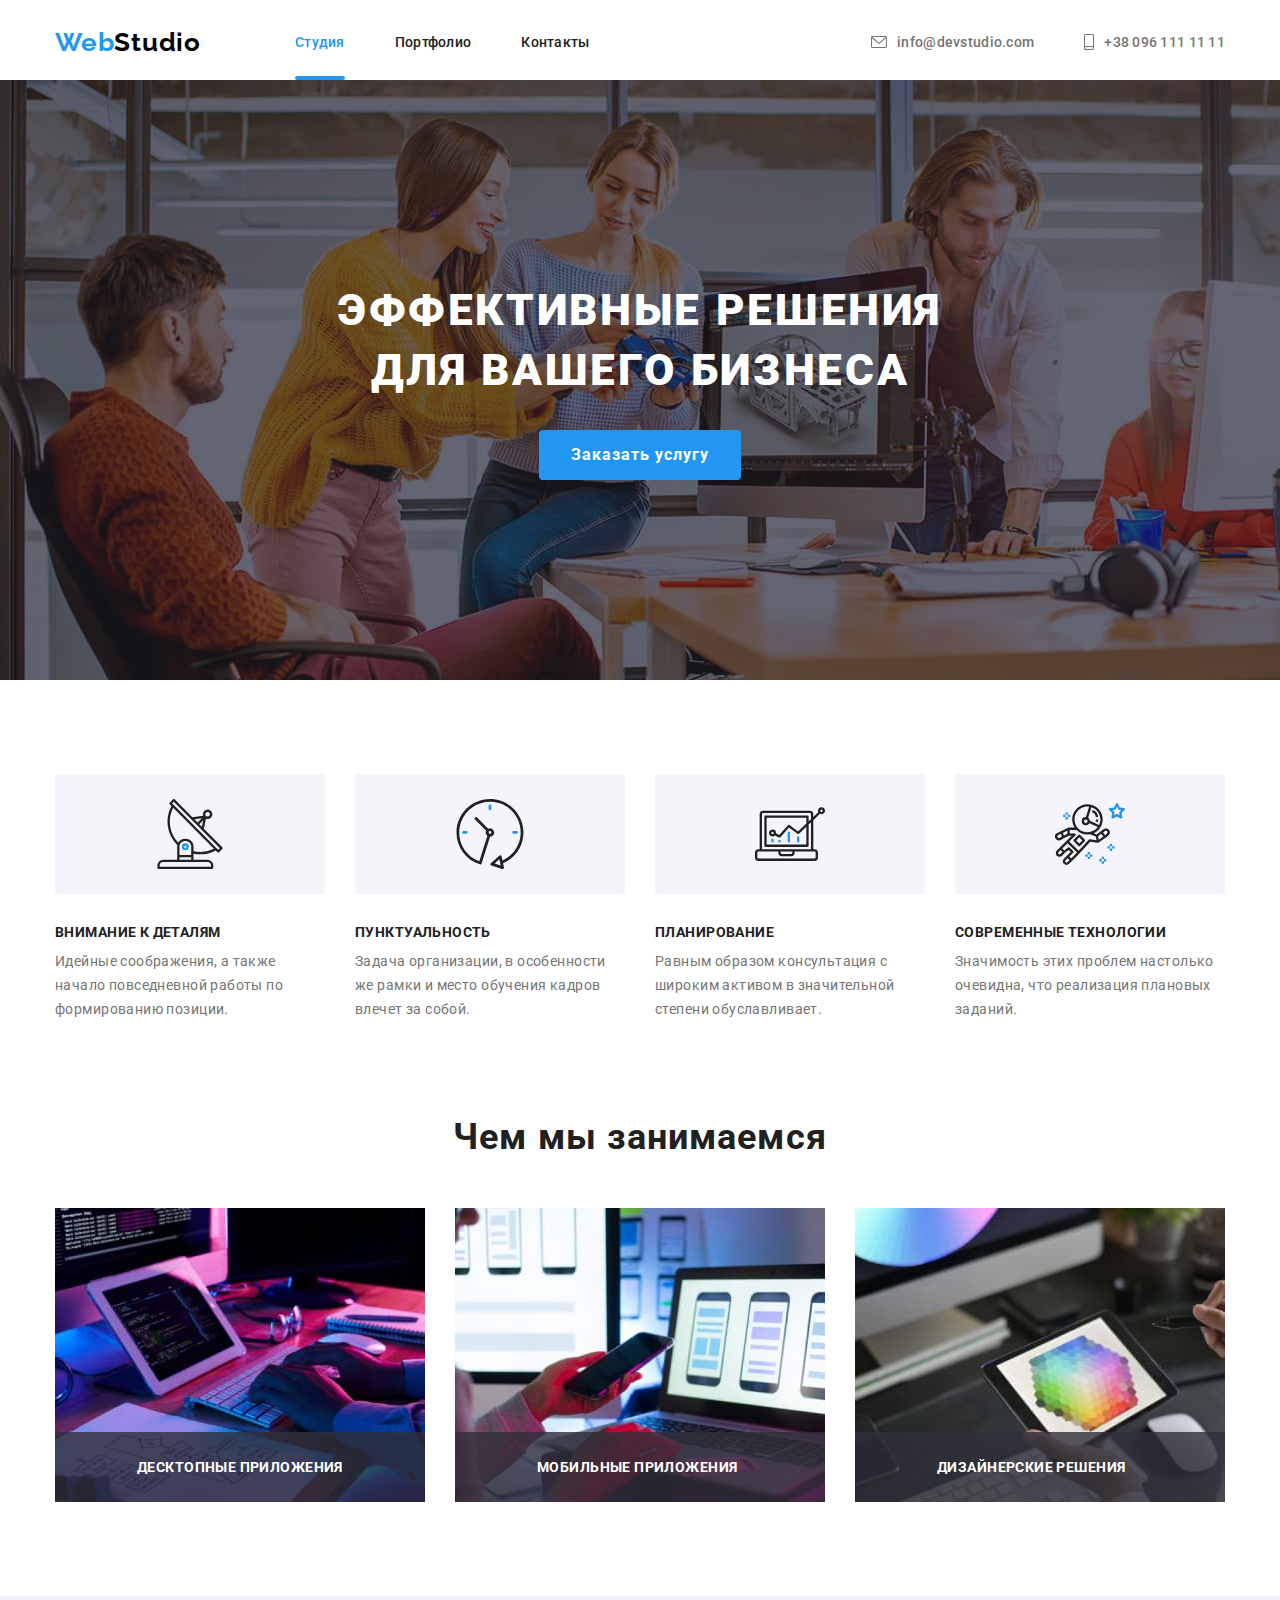
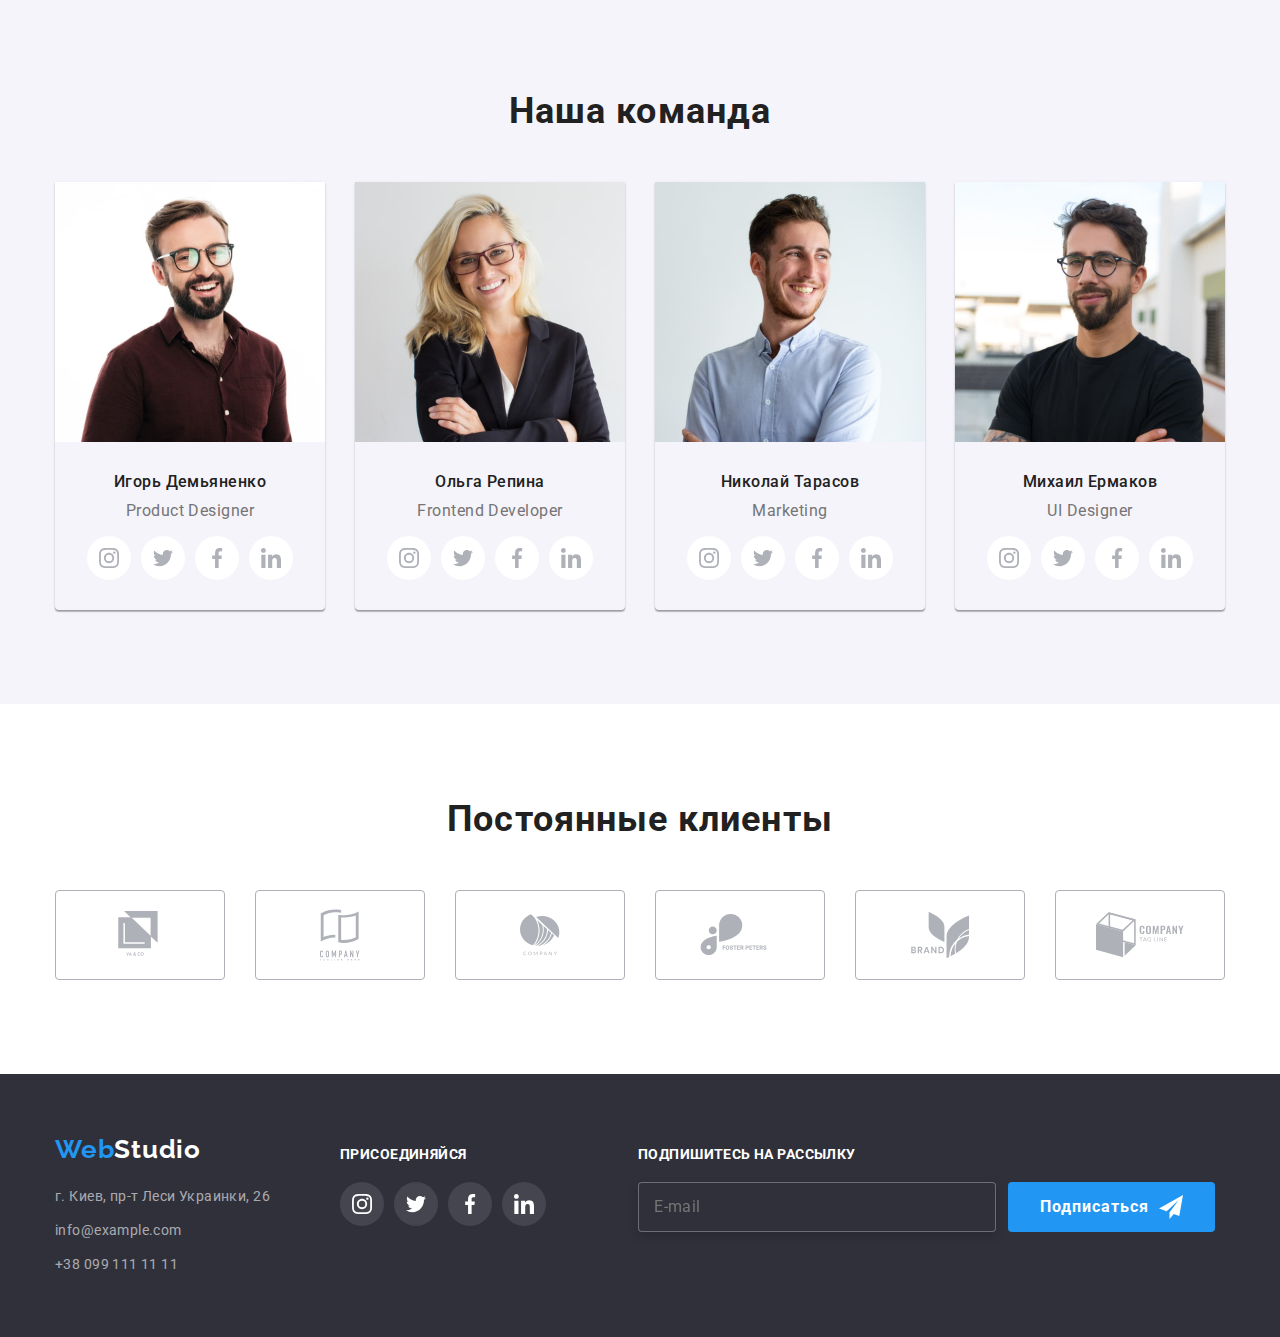
==== index.html @ 5e9e1677 "Склонировал репозиторий" ====
<!DOCTYPE html>
<html lang="ru">
<head>
    <meta charset="UTF-8">
    <meta name="viewport" content="width=device-width, initial-scale=1.0">
    <title>WebStudio</title>
    <link rel="stylesheet" href="https://cdnjs.cloudflare.com/ajax/libs/modern-normalize/1.0.0/modern-normalize.css">
    <link href="https://fonts.googleapis.com/css2?family=Raleway:wght@700&family=Roboto:wght@400;500;700;900&display=swap" rel="stylesheet">
    <link rel="stylesheet" href="./css/main.min.css">
</head>

<body>

    <!-- Шапка -->
    <header class="header">
        <div class="container header__container">
            <nav class="navigation header__navigation">
                <a class="logo navigation__logo link" href="./index.html" aria-label="логотип вебстудио"><span class="logo-part">Web</span>Studio</a>
            
                <ul class="navigation__list list">
                    <li class="navigation__item">
                        <a class="navigation__link navigation__link--active link" href="./index.html">Студия</a>
                    </li>
                    <li class="navigation__item">
                        <a class="navigation__link link" href="./portfolio.html">Портфолио</a>
                    </li>
                    <li class="navigation__item">
                        <a class="navigation__link link" href="">Контакты</a>
                    </li>
                </ul>
            </nav>
    
            <address class="address header__address">
                <ul class="address__list list">
                    <li class="address__item">
                        <a class="address__link link" href="mailto:info@devstudio.com">
                            <svg class="address__icon" width="16" height="12">
                                <use href="./imeges/sprite.svg#icon-envelope"></use>
                            </svg>
                            info@devstudio.com</a>
                    </li>
                    <li class="address__item">
                        <a class="address__link link" href="tel:+380961111111">
                            <svg class="address__icon" width="10" height="16">
                                <use href="./imeges/sprite.svg#icon-smartphone"></use>
                            </svg>
                            +38 096 111 11 11</a>
                    </li>
                </ul>
            </address>
        </div>
    </header>
        

    <main>
        <!-- Главная секция -->
        <section class="main-section">
            <div class="container">
                <h1 class="main-section-title">Эффективные решения<br> для вашего бизнеса</h1>

                <button data-modal-open class="button hero-btn" type="button">Заказать услугу</button>
            </div>
        </section>

        <!-- Секция Наши преимущества -->
        <section class="our-adventages-section">
            <div class="container">
                <h2 class="section-title visually-hidden">Наши преимущества</h2>
                <ul class="adventages-list list">
                    <li class="adventages-list-item">
                        <h3 class="adventages-subtitle">Внимание к деталям</h3>
                        <p class="adventages-text">Идейные соображения, а также начало повседневной работы по формированию позиции.</p>
                    </li>
                    <li class="adventages-list-item">
                        <h3 class="adventages-subtitle">Пунктуальность</h3>
                        <p class="adventages-text">Задача организации, в особенности же рамки и место обучения кадров влечет за собой.</p>
                    </li>
                    <li class="adventages-list-item">
                        <h3 class="adventages-subtitle">Планирование</h3>
                        <p class="adventages-text">Равным образом консультация с широким активом в значительной степени обуславливает.</p>
                    </li>
                    <li class="adventages-list-item">
                        <h3 class="adventages-subtitle">Современные технологии</h3>
                        <p class="adventages-text">Значимость этих проблем настолько очевидна, что реализация плановых заданий.</p>
                    </li>
                </ul>
            </div>
        </section>

        <!-- Секция Чем мы занимаемся -->
        <section class="what-are-we-doing-section">
            <div class="container">
                <h2 class="section-title">Чем мы занимаемся</h2>
                <ul class="we-doing-list list">
                    <li class="we-doing-item">
                        <img class="we-doing-img" src="./imeges/what-are-we-doing/box-1.jpg" alt="Человек печатает на клавиатуре" width="370" height="294">
                        <p class="we-doing-description">Десктопные приложения</p>
                    </li>
                    <li class="we-doing-item">
                        <img class="we-doing-img" src="./imeges/what-are-we-doing/box-2.jpg" alt="Человек сидит за ноутбуком и держит телефон" width="370" height="294">
                        <p class="we-doing-description">Мобильные приложения</p>
                    </li>
                    <li class="we-doing-item">
                        <img class="we-doing-img" src="./imeges/what-are-we-doing/box-3.jpg" alt="Человек держит планшет" width="370" height="294">
                        <p class="we-doing-description">Дизайнерские решения</p>
                    </li>
                </ul>
            </div>
        </section>

        <!-- Секция Наша команда -->
        <section class="our-team-section">
           <div class="container">
            <h2 class="section-title">Наша команда</h2>
            <ul class="our-team-list list">
                <li class="our-team-item">
                    <img class="our-team-img" src="./imeges/our-team/img-igor.jpg" alt="Мужчина в очках и сбородой" width="270" height="260">
                    <div class="our-team-discription">
                        <h3 class="our-team-subtitle">Игорь Демьяненко</h3>
                        <p class="our-team-text" lang="en">Product Designer</p>
                        <ul class="icon-list list">
                            <li class="icon-item">
                                <a href="" class="icon-link">
                                    <svg class="social-list-svg" width="20" height="20">
                                    <use href="./imeges/sprite.svg#icon-instagram"></use>
                                    </svg>
                                </a>
                            </li>
                            <li class="icon-item">
                                <a href="" class="icon-link">
                                    <svg class="social-list-svg" width="20" height="20">
                                    <use href="./imeges/sprite.svg#icon-twitter"></use>
                                    </svg>
                                </a>
                            </li>
                            <li class="icon-item">
                                <a href="" class="icon-link">
                                    <svg class="social-list-svg" width="20" height="20">
                                    <use href="./imeges/sprite.svg#icon-facebook"></use>
                                    </svg>
                                </a>                                
                            </li>
                            <li class="icon-item">
                                <a href="" class="icon-link">
                                    <svg class="social-list-svg" width="20" height="20">
                                    <use href="./imeges/sprite.svg#icon-linkedin"></use>
                                    </svg>
                                </a>                                
                            </li>
                        </ul>
                    </div>
                </li>
                <li class="our-team-item">
                    <img class="our-team-img" src="./imeges/our-team/img-olga.jpg" alt="Блондинка в очках" width="270" height="260">
                    <div class="our-team-discription">
                        <h3 class="our-team-subtitle">Ольга Репина</h3>
                        <p class="our-team-text" lang="en">Frontend Developer</p>
                        <ul class="icon-list list">
                            <li class="icon-item">
                                <a href="" class="icon-link">
                                    <svg class="social-list-svg" width="20" height="20">
                                    <use href="./imeges/sprite.svg#icon-instagram"></use>
                                    </svg>
                                </a>
                            </li>
                            <li class="icon-item">
                                <a href="" class="icon-link">
                                    <svg class="social-list-svg" width="20" height="20">
                                    <use href="./imeges/sprite.svg#icon-twitter"></use>
                                    </svg>
                                </a>
                            </li>
                            <li class="icon-item">
                                <a href="" class="icon-link">
                                    <svg class="social-list-svg" width="20" height="20">
                                    <use href="./imeges/sprite.svg#icon-facebook"></use>
                                    </svg>
                                </a>                                
                            </li>
                            <li class="icon-item">
                                <a href="" class="icon-link">
                                    <svg class="social-list-svg" width="20" height="20">
                                    <use href="./imeges/sprite.svg#icon-linkedin"></use>
                                    </svg>
                                </a>                                
                            </li>
                        </ul>
                    </div>  
                </li>
                <li class="our-team-item">
                    <img class="our-team-img" src="./imeges/our-team/img-nikolai.jpg" alt="Мужчина смотрит в сторону" width="270" height="260">
                    <div class="our-team-discription">
                        <h3 class="our-team-subtitle">Николай Тарасов</h3>
                        <p class="our-team-text" lang="en">Marketing</p>
                        <ul class="icon-list list">
                            <li class="icon-item">
                                <a href="" class="icon-link">
                                    <svg class="social-list-svg" width="20" height="20">
                                    <use href="./imeges/sprite.svg#icon-instagram"></use>
                                    </svg>
                                </a>
                            </li>
                            <li class="icon-item">
                                <a href="" class="icon-link">
                                    <svg class="social-list-svg" width="20" height="20">
                                    <use href="./imeges/sprite.svg#icon-twitter"></use>
                                    </svg>
                                </a>
                            </li>
                            <li class="icon-item">
                                <a href="" class="icon-link">
                                    <svg class="social-list-svg" width="20" height="20">
                                    <use href="./imeges/sprite.svg#icon-facebook"></use>
                                    </svg>
                                </a>                                
                            </li>
                            <li class="icon-item">
                                <a href="" class="icon-link">
                                    <svg class="social-list-svg" width="20" height="20">
                                    <use href="./imeges/sprite.svg#icon-linkedin"></use>
                                    </svg>
                                </a>                                
                            </li>
                        </ul>
                    </div>
                </li>
                <li class="our-team-item">
                    <img class="our-team-img" src="./imeges/our-team/img-mikhail.jpg" alt="Мужчина в очках и сбородой" width="270" height="260">
                    <div class="our-team-discription">
                        <h3 class="our-team-subtitle">Михаил Ермаков</h3>
                        <p class="our-team-text" lang="en">UI Designer</p>
                        <ul class="icon-list list">
                            <li class="icon-item">
                                <a href="" class="icon-link">
                                    <svg class="social-list-svg" width="20" height="20">
                                    <use href="./imeges/sprite.svg#icon-instagram"></use>
                                    </svg>
                                </a>
                            </li>
                            <li class="icon-item">
                                <a href="" class="icon-link">
                                    <svg class="social-list-svg" width="20" height="20">
                                    <use href="./imeges/sprite.svg#icon-twitter"></use>
                                    </svg>
                                </a>
                            </li>
                            <li class="icon-item">
                                <a href="" class="icon-link">
                                    <svg class="social-list-svg" width="20" height="20">
                                    <use href="./imeges/sprite.svg#icon-facebook"></use>
                                    </svg>
                                </a>                                
                            </li>
                            <li class="icon-item">
                                <a href="" class="icon-link">
                                    <svg class="social-list-svg" width="20" height="20">
                                    <use href="./imeges/sprite.svg#icon-linkedin"></use>
                                    </svg>
                                </a>                                
                            </li>
                        </ul>
                    </div>
                </li>
            </ul>
           </div>
        </section>

        <!-- Секция Постоянные клиенты -->
        <section class="clients">
            <div class="container">
                <h2 class="section-title">Постоянные клиенты</h2>
                <ul class="clients-list list">
                    <li class="clients-item">
                        <a class="clients-link" href="">
                            <svg class="clients-list-svg" width="44" height="48">
                                <use href="./imeges/sprite.svg#icon-logo-1"></use>
                            </svg>
                        </a>
                    </li>
                    <li class="clients-item">
                        <a class="clients-link" href="">
                            <svg class="clients-list-svg" width="40" height="52">
                                <use href="./imeges/sprite.svg#icon-logo-2"></use>
                            </svg>
                        </a>
                    </li>
                    <li class="clients-item">
                        <a class="clients-link" href="">
                            <svg class="clients-list-svg" width="40" height="42">
                                <use href="./imeges/sprite.svg#icon-logo-3"></use>
                            </svg>
                        </a>
                    </li>
                    <li class="clients-item">
                        <a class="clients-link" href="">
                            <svg class="clients-list-svg" width="80" height="42">
                                <use href="./imeges/sprite.svg#icon-logo-4"></use>
                            </svg>
                        </a>
                    </li>
                    <li class="clients-item">
                        <a class="clients-link" href="">
                            <svg class="clients-list-svg" width="58" height="46">
                                <use href="./imeges/sprite.svg#icon-logo-5"></use>
                            </svg>
                        </a>
                    </li>
                    <li class="clients-item">
                        <a class="clients-link" href="">
                            <svg class="clients-list-svg" width="88" height="46">
                                <use href="./imeges/sprite.svg#icon-logo-6"></use>
                            </svg>
                        </a>
                    </li>
                </ul>
            </div>
        </section>

        <!-- Модальное окно -->
        <div data-modal class="backdrop is-hidden">
            <div class="modal">
                <button data-modal-close class="button-close">
                    <svg class="button-close-svg" width="18" height="18">
                    <use href="./imeges/sprite.svg#icon-close-black-18dp-2-1"></use>
                    </svg>
                </button>
                <form class="form">
                    <h2 class="form-title" >Оставьте свои данные, мы вам перезвоним</h2>

                    <label class="form-field">Имя
                        <input class="form-input" type="text" name="name" placeholder=" ">
                        <svg class="form-icon-svg" width="18" height="18">
                            <use href="./imeges/sprite.svg#person"></use>
                        </svg>
                    </label>

                    <label class="form-field">Телефон
                        <input type="tel" name="tel" class="form-input" placeholder=" ">
                        <svg class="form-icon-svg" width="18" height="18">
                            <use href="./imeges/sprite.svg#phone"></use>
                        </svg>
                    </label>

                    <label class="form-field">Почта
                        <input type="email" name="email" class="form-input" placeholder=" ">
                        <svg class="form-icon-svg" width="18" height="18">
                            <use href="./imeges/sprite.svg#email"></use>
                        </svg>
                    </label>

                    <label class="form-field form-field_notmargin" >Комментарий
                        <textarea class="form-comment" name="comment" rows="7" placeholder="Введите текст"></textarea>
                    </label>

                    <label class="form-checkbox" >
                        <input class="form-checkbox-input" type="checkbox" value="agree" name="agree">
                        <span class="checkbox-icon"></span>
                        Соглашаюсь с рассылкой и принимаю 
                        <a class="form-checkbox-input-link" href="">Условия договора</a>
                    </label>

                    <button class="button modal__btn" type="submit">Отправить
                </form>
            </div>
        </div>
    </main>

    <!-- Подвал -->
    <footer class="footer">   
       <div class="container footer__container">
            <div class="contacts footer__contacts">
                <a class="logo logo--dark-theme link" href="./index.html" aria-label="логотип вебстудио"><span class="logo-part">Web</span>Studio</a>

                <address class="address footer__address">
                    <ul class="footer__list list">
                        <li class="footer__list__item">
                            <a class="footer__list__link link" href="https://yandex.ru/maps/-/CCQxiAqx9C" target="_blank">г. Киев, пр-т Леси Украинки, 26</a>
                        </li>
                        <li class="footer__list__item">
                            <a class="footer__list__link link" href="mailto:info@example.com">info@example.com</a>
                        </li>
                        <li class="footer__list__item">
                            <a class="footer__list__link link" href="tel:+380991111111">+38 099 111 11 11</a>
                        </li>
                    </ul>
                </address>
            </div>

            <div class="footer__social__list">
                <h2 class="footer__subtitle">Присоединяйся</h2>
                <ul class="footer__social__items list">
                    <li class="footer__social__item">
                        <a href="" class="icon-link footer__icon-link">
                            <svg class="footer__link-svg" width="20" height="20">
                            <use href="./imeges/sprite.svg#icon-instagram"></use>
                            </svg>
                        </a>
                    </li>
                    <li class="footer__social__item">
                        <a href="" class="icon-link footer__icon-link">
                            <svg class="footer__link-svg" width="20" height="20">
                            <use href="./imeges/sprite.svg#icon-twitter"></use>
                            </svg>
                        </a>
                    </li>
                    <li class="footer__social__item">
                        <a href="" class="icon-link footer__icon-link">
                            <svg class="footer__link-svg" width="20" height="20">
                            <use href="./imeges/sprite.svg#icon-facebook"></use>
                            </svg>
                        </a>
                    </li>
                    <li class="footer__social__item">
                        <a href="" class="icon-link footer__icon-link">
                            <svg class="footer__link-svg" width="20" height="20">
                            <use href="./imeges/sprite.svg#icon-linkedin"></use>
                            </svg>
                        </a>
                    </li>
                </ul>
            </div>

            <div class="footer__subscription">
                <form class="form footer__subscription-form">
                    <label class="footer__subscription-label">
                        <p class="footer__subscription-desc">Подпишитесь на рассылку</p>
                        <input class="footer__subscription-input" type="email" name="E-mail" placeholder="E-mail">
                    </label>

                    <button class="button footer__button" type="submit">Подписаться
                        <svg class="footer__button-svg" width="24" height="24">
                            <use width="24" height="24" href="./imeges/sprite.svg#icon-send"></use>
                        </svg>
                    </button>
                </form>
            </div>
       </div>
    </footer>
    <script src="./js/modal.js"></script>
</body>
</html>
---- css/main.min.css ----
:root{--main-font: "Roboto", sans-serif;--secondary-font: "Raleway", sans-serif}.visually-hidden{position:absolute;width:1px;height:1px;margin:-1px;border:0;padding:0;white-space:nowrap;clip-path:inset(100%);clip:rect(0 0 0 0);overflow:hidden}*,*::before,*::after{margin:0;padding:0}body{font-family:var(--main-font);font-style:normal;color:#757575;background-color:#ffffff}.list{list-style:none}.link{text-decoration:none}.address{font-style:normal}.button{padding:10px 32px;font-family:var(--main-font);font-style:normal;font-weight:700;font-size:16px;line-height:1.875;letter-spacing:0.06em;color:#fff;background:#2196F3;border-radius:4px;border-style:none;cursor:pointer;transition-property:color, background-color;transition-duration:250ms;transition-timing-function:cubic-bezier(0.4, 0, 0.2, 1)}img{display:block;max-width:100%;height:auto}.container{width:1200px;padding:0 15px;margin-right:auto;margin-left:auto}.logo{font-family:var(--secondary-font);font-weight:700;font-size:26px;line-height:1.192;letter-spacing:0.03em;color:#000000}.logo-part{color:#2196F3}.logo--dark-theme{display:inline-block;margin-bottom:20px;color:#fff}.section-title{margin-bottom:50px;font-weight:700;font-size:36px;line-height:1.167;text-align:center;letter-spacing:0.03em;color:#212121}.backdrop{position:fixed;top:0;left:0;width:100%;height:100%;z-index:1;background-color:rgba(0,0,0,0.2);transition-property:opacity;transition-duration:250ms;transition-timing-function:cubic-bezier(0.4, 0, 0.2, 1)}.backdrop.is-hidden{opacity:0;pointer-events:none}.backdrop.is-hidden .modal{transform:translate(-50%, -50%) scale(0.1)}.modal{position:absolute;top:50%;left:50%;padding:40px;z-index:2;transform:translate(-50%, -50%) scale(1) rotate(360deg);transition-property:transform;transition-duration:500ms;transition-timing-function:linear;min-width:528px;min-height:580px;background-color:#FFFFFF;box-shadow:0px 1px 3px rgba(0,0,0,0.12),0px 1px 1px rgba(0,0,0,0.14),0px 2px 1px rgba(0,0,0,0.2);border-radius:4px}.modal__btn{display:block;padding:10px 55px;margin:auto}.button-close{position:absolute;top:8px;right:8px;display:flex;justify-content:center;align-items:center;width:30px;height:30px;background-color:#fff;border:1px solid rgba(0,0,0,0.1);border-radius:50%;cursor:pointer;transition-property:fill;transition-duration:250ms;transition-timing-function:cubic-bezier(0.4, 0, 0.2, 1)}.button-close:hover,.button-close:focus{fill:#2196F3}.form-title{margin-bottom:12px;font-size:20px;line-height:1.15;text-align:center;letter-spacing:0.03em;color:#212121}.form-field{display:block;position:relative;margin-bottom:10px;font-size:12px;line-height:1.167;letter-spacing:0.01em}.form-field_notmargin{margin:0}.form-input,.form-comment{margin-top:4px;display:block;width:100%;font-size:14px;line-height:1.143;letter-spacing:0.01em;border:1px solid rgba(33,33,33,0.2);border-radius:4px;transition-property:border-color;transition-duration:250ms;transition-timing-function:cubic-bezier(0.4, 0, 0.2, 1)}.form-input:focus,.form-input:hover,.form-comment:focus,.form-comment:hover{border:1px solid #2196F3;outline:none}.form-input:not(:placeholder-shown),.form-comment:not(:placeholder-shown){border:1px solid #2196F3;outline:none}.form-input{padding-top:11px;padding-right:12px;padding-bottom:11px;padding-left:42px}.form-comment{padding:12px 16px;resize:none}.form-comment::placeholder{font-size:14px;line-height:1.143;letter-spacing:0.01em;color:rgba(117,117,117,0.5)}.form-icon-svg{position:absolute;bottom:11px;left:12px;transition-property:fill;transition-duration:250ms;transition-timing-function:cubic-bezier(0.4, 0, 0.2, 1)}.form-input:focus+.form-icon-svg,.form-input:hover+.form-icon-svg{fill:#2196F3}.form-input:not(:placeholder-shown)+.form-icon-svg{fill:#2196F3}.form-checkbox{display:flex;align-items:center;justify-content:center;text-align:center;margin-top:20px;margin-bottom:30px;font-size:14px;line-height:1.714;letter-spacing:0.03em;cursor:pointer}.form-checkbox-input{-webkit-appearance:none;-moz-appearance:none;appearance:none;position:absolute}.form-checkbox-input-link{font-size:14px;line-height:1.714;letter-spacing:0.03em;text-decoration-line:underline;color:#2196F3}.checkbox-icon{display:inline-block;width:16px;height:15px;margin-right:8px;border:2px solid #000000;border-radius:2px;transition-property:background-color, border-color;transition-duration:250ms;transition-timing-function:cubic-bezier(0.4, 0, 0.2, 1)}.form-checkbox-input:checked+.checkbox-icon{background-color:#2196F3;background-image:url(../imeges/modal/icon-check.svg);background-size:contain;background-origin:border-box;border-color:#2196F3}.icon-link{display:flex;align-items:center;justify-content:center;width:44px;height:44px;border-radius:50%;background-color:#FFFFFF;fill:#AFB1B8;transition-property:background-color, fill;transition-duration:250ms;transition-timing-function:cubic-bezier(0.4, 0, 0.2, 1)}.icon-link:hover,.icon-link:focus{background-color:#2196F3;fill:#fff}.header{padding-top:4px}.header__container,.header__navigation{display:flex;align-items:center}.header__address{margin-left:auto}.navigation__logo{margin-right:94px}.navigation__list,.address__list{display:flex}.navigation__item:not(:last-child){margin-right:50px}.navigation__link,.address__link{font-weight:500;font-size:14px;line-height:1.143;letter-spacing:0.02em;transition-property:color;transition-duration:250ms;transition-timing-function:cubic-bezier(0.4, 0, 0.2, 1)}.navigation__link:hover,.navigation__link:focus,.address__link:hover,.address__link:focus{color:#2196F3;fill:#2196F3}.navigation__link{display:block;padding-top:30px;padding-bottom:30px;color:#212121}.navigation__link--active{color:#2196F3;position:relative}.navigation__link--active::after{display:block;position:absolute;bottom:0;content:"";width:100%;height:4px;background-color:#2196F3;border-radius:2px}.address__link{display:flex;align-items:center;color:#757575;fill:#757575}.address__item:not(:last-child){margin-right:50px}.address__icon{margin-right:10px}.main-section{background-image:linear-gradient(rgba(47,48,58,0.4), rgba(47,48,58,0.4)),url(../imeges/hero/bg.jpg);background-repeat:no-repeat;background-size:cover}.main-section .container{padding-top:200px;padding-bottom:200PX;text-align:center}.main-section-title{margin-bottom:30px;font-weight:900;font-size:44px;line-height:1.364;text-align:center;letter-spacing:0.06em;text-transform:uppercase;color:#fff}.hero-btn{display:inline-block}.hero-btn:hover,.hero-btn:focus{color:#212121;background-color:#fff}.our-adventages-section .container{padding-top:94px;padding-bottom:94px}.adventages-list{display:flex;justify-content:space-between}.adventages-list-item{width:calc((100%-90px) / 4)}.adventages-list-item:not(:last-child){margin-right:30px}.adventages-list-item::before{display:block;content:"";width:270px;height:120px;margin-bottom:30px;background-color:#F5F4FA;border-radius:4px;background-position:center;background-repeat:no-repeat}.adventages-list-item:first-child::before{background-image:url(../imeges/our-advantages/antenna.svg)}.adventages-list-item:nth-child(2)::before{background-image:url(../imeges/our-advantages/clock.svg)}.adventages-list-item:nth-child(3)::before{background-image:url(../imeges/our-advantages/diagram.svg)}.adventages-list-item:last-child::before{background-image:url(../imeges/our-advantages/astronaut.svg)}.adventages-subtitle{margin-bottom:10px;font-weight:700;font-size:14px;line-height:1.143;letter-spacing:0.03em;text-transform:uppercase;color:#212121}.adventages-text{font-size:14px;line-height:1.714;letter-spacing:0.03em}.what-are-we-doing-section .container{padding-bottom:94px}.we-doing-list{display:flex;justify-content:space-between}.we-doing-item{position:relative}.we-doing-item:not(:last-child){margin-right:30px}.we-doing-description{position:absolute;bottom:0;width:100%;padding:27px 82px;font-weight:700;font-size:14px;line-height:1.143;letter-spacing:0.03em;text-transform:uppercase;color:#fff;background-color:rgba(47,48,58,0.8)}.our-team-section{background-color:#F5F4FA}.our-team-section .container{padding-top:94px;padding-bottom:94px}.our-team-section .icon-list{display:flex;justify-content:space-between}.our-team-list{display:flex;justify-content:space-between}.our-team-item{width:270px;overflow:hidden;border-bottom-right-radius:4px;border-bottom-left-radius:4px;box-shadow:0px 1px 3px rgba(0,0,0,0.12),0px 1px 1px rgba(0,0,0,0.14),0px 2px 1px rgba(0,0,0,0.2)}.our-team-discription{padding:30px 32px;background-color:var(--active-text-btn-white-theme);text-align:center}.our-team-subtitle,.our-team-text{font-size:16px;line-height:1.188;letter-spacing:0.03em}.our-team-subtitle{margin-bottom:10px;font-weight:500;color:#212121}.our-team-text{margin-bottom:16px}.clients .container{padding:94px 15px}.clients-list{display:flex;justify-content:space-between}.clients-item:not(:last-child){margin-right:30px}.clients-link{display:flex;align-items:center;justify-content:center;width:170px;height:90px;fill:#AFB1B8;border:1px solid #AFB1B8;box-sizing:border-box;border-radius:4px;transition-property:border, fill;transition-duration:250ms;transition-timing-function:cubic-bezier(0.4, 0, 0.2, 1)}.clients-link:hover,.clients-link:focus{border:1px solid #2196F3;fill:#2196F3}.footer{background:#2F303A}.footer__container{display:flex;align-items:flex-start;padding-top:60px;padding-bottom:60px}.footer__contacts{margin-right:70px}.footer__list__item:not(:last-child){margin-bottom:10px}.footer__list__link{font-size:14px;line-height:1.714;letter-spacing:0.03em;color:rgba(255,255,255,0.6);transition-property:color;transition-duration:250ms;transition-timing-function:cubic-bezier(0.4, 0, 0.2, 1)}.footer__list__link:hover,.footer__list__link:focus{color:#2196F3}.footer__social__list{padding-top:12px;margin-right:92px}.footer__subtitle,.footer__subscription-label{font-weight:700;font-size:14px;line-height:1.143;letter-spacing:0.03em;text-transform:uppercase;color:#fff}.footer__subtitle,.footer__subscription-desc{margin-bottom:20px}.footer__subscription-label{display:inline-block;margin-right:12px}.footer__social__items{display:flex;justify-content:space-between}.footer__social__item:not(:last-child){margin-right:10px}.footer__icon-link{background-color:rgba(255,255,255,0.1);fill:#fff}.footer__icon-link:hover,.footer__icon-link:focus{background-color:#2196F3}.footer__subscription{padding-top:12px}.footer__subscription-form{display:flex;align-items:flex-end}.footer__subscription-input{display:block;width:358px;height:50px;padding:16px 15px;font-size:16px;line-height:1.250;letter-spacing:0.03em;color:#fff;background-color:#2F303A;border:1px solid rgba(255,255,255,0.3);filter:drop-shadow(0px 4px 4px rgba(0,0,0,0.15));border-radius:4px}.footer__button{display:flex;align-items:center;height:50px}.footer__button:hover,.footer__button:focus{color:#212121;background-color:#FFFFFF}.footer__button-svg{margin-left:10px;fill:#FFFFFF;transition-property:fill;transition-duration:250ms;transition-timing-function:cubic-bezier(0.4, 0, 0.2, 1)}.footer__button:hover .footer__button-svg,.footer__button:focus .footer__button-svg{fill:#212121}
/*# sourceMappingURL=main.min.css.map */
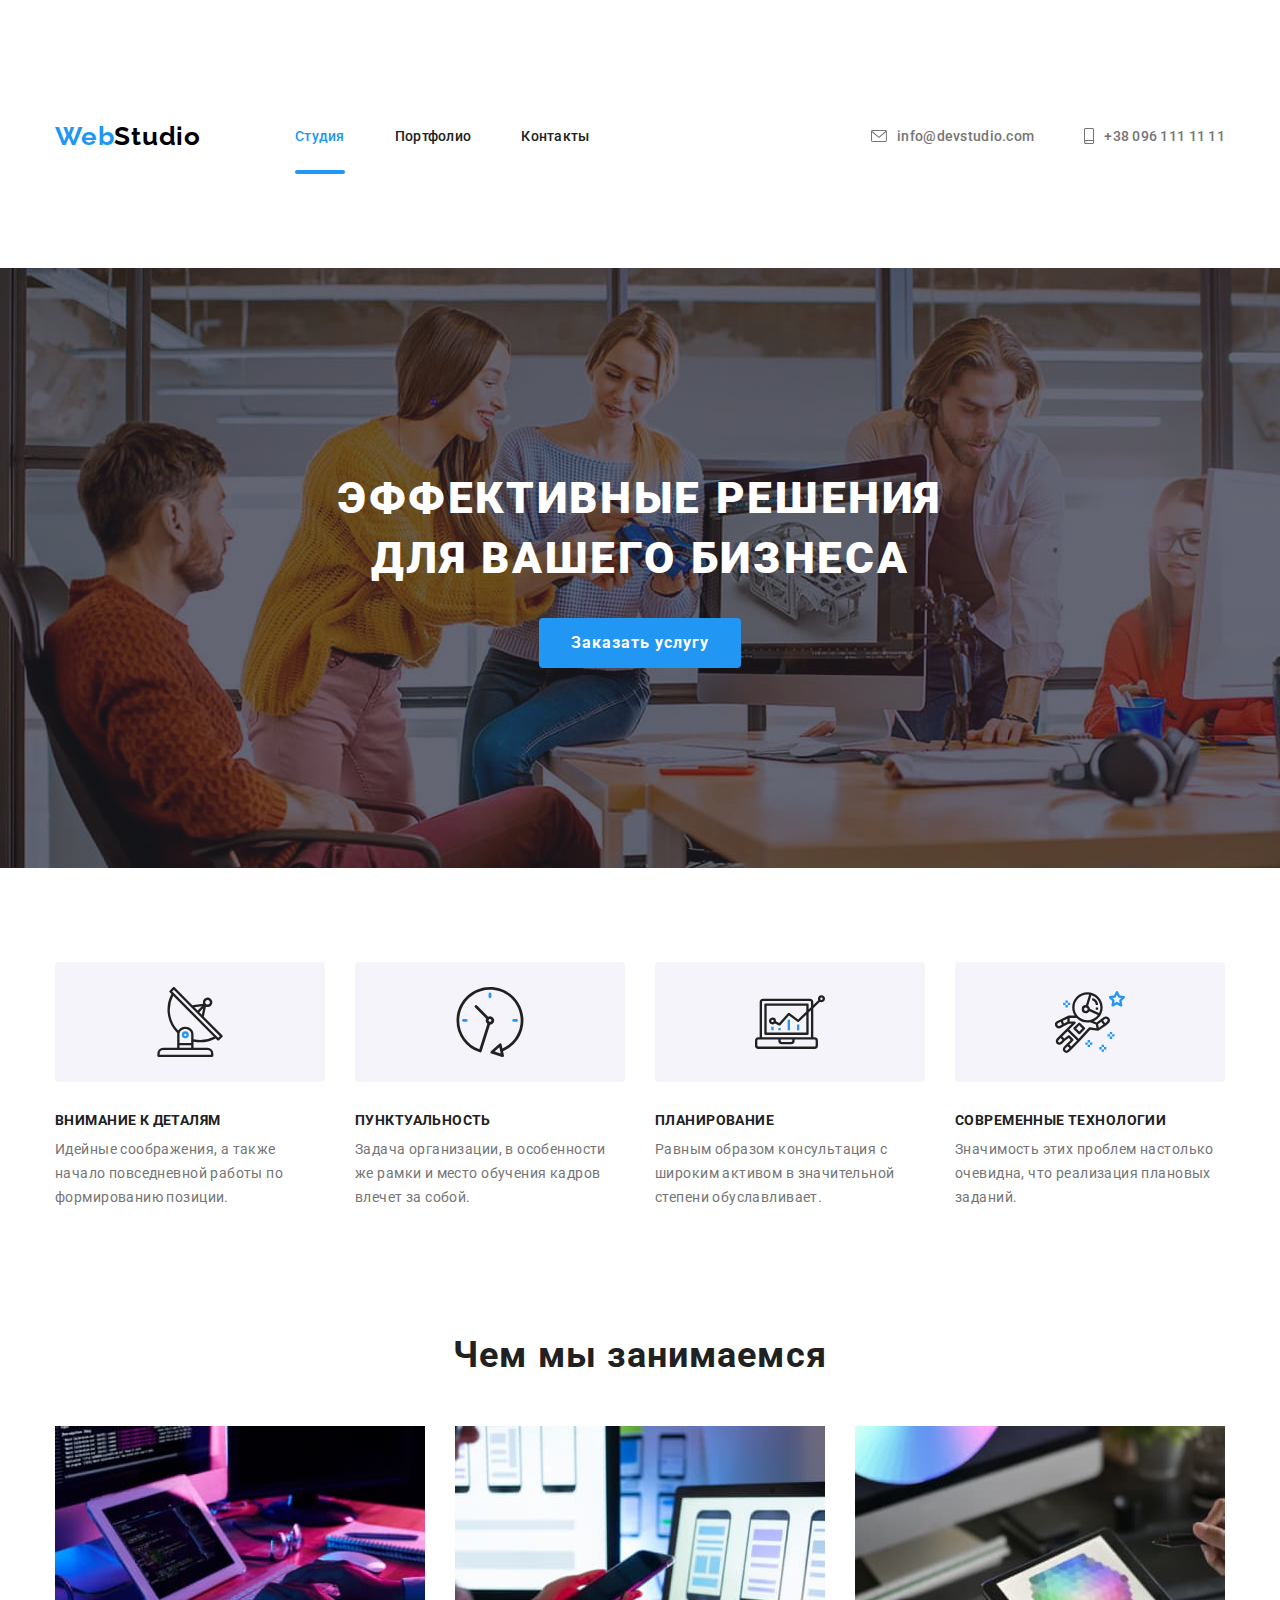
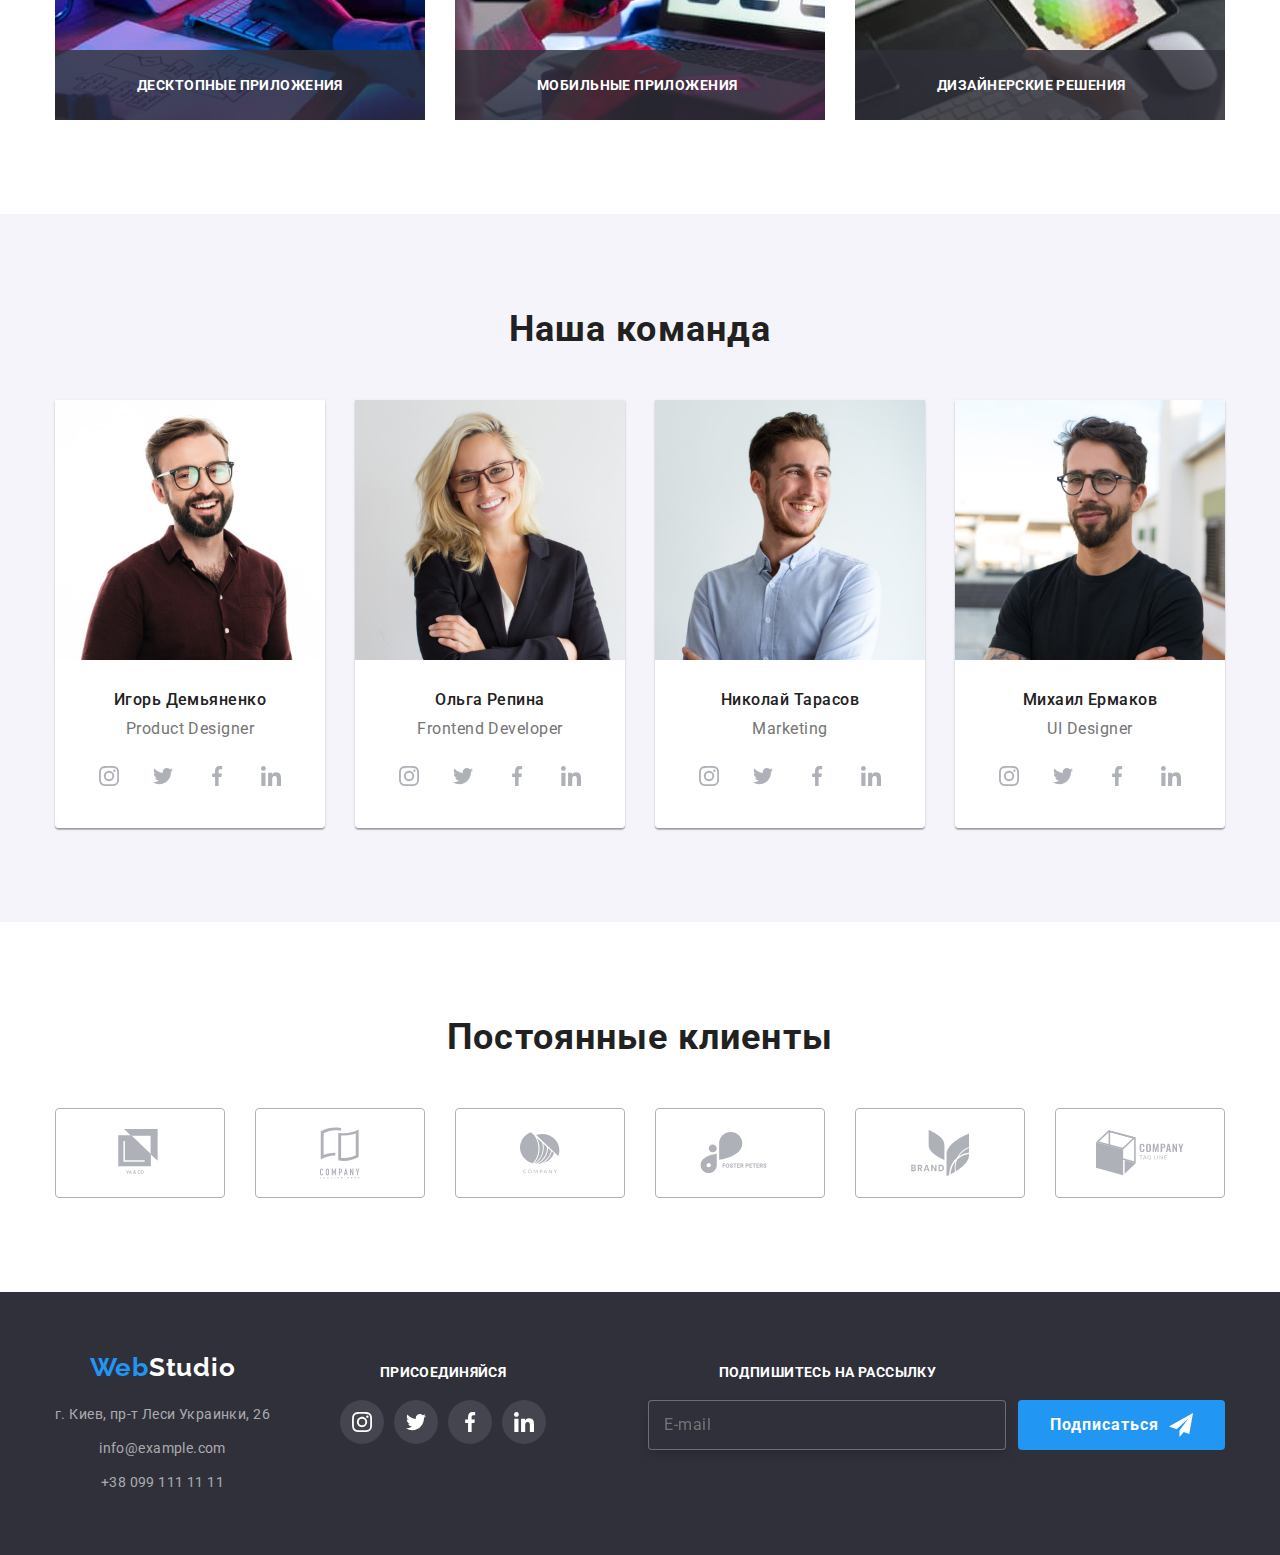
==== commit 5f98e740: "Переделал секции на гавной, футер, лого, контейнер" ====
--- a/index.html
+++ b/index.html
@@ -368,56 +368,58 @@
     <!-- Подвал -->
     <footer class="footer">   
        <div class="container footer__container">
-            <div class="contacts footer__contacts">
-                <a class="logo logo--dark-theme link" href="./index.html" aria-label="логотип вебстудио"><span class="logo-part">Web</span>Studio</a>
-
-                <address class="address footer__address">
-                    <ul class="footer__list list">
-                        <li class="footer__list__item">
-                            <a class="footer__list__link link" href="https://yandex.ru/maps/-/CCQxiAqx9C" target="_blank">г. Киев, пр-т Леси Украинки, 26</a>
+            <div class="footer__desc">
+                <div class="contacts footer__contacts">
+                    <a class="logo logo--dark-theme link" href="./index.html" aria-label="логотип вебстудио"><span class="logo-part">Web</span>Studio</a>
+    
+                    <address class="address footer__address">
+                        <ul class="footer__list list">
+                            <li class="footer__list__item">
+                                <a class="footer__list__link link" href="https://yandex.ru/maps/-/CCQxiAqx9C" target="_blank">г. Киев, пр-т Леси Украинки, 26</a>
+                            </li>
+                            <li class="footer__list__item">
+                                <a class="footer__list__link link" href="mailto:info@example.com">info@example.com</a>
+                            </li>
+                            <li class="footer__list__item">
+                                <a class="footer__list__link link" href="tel:+380991111111">+38 099 111 11 11</a>
+                            </li>
+                        </ul>
+                    </address>
+                </div>
+    
+                <div class="footer__social__list">
+                    <h2 class="footer__subtitle">Присоединяйся</h2>
+                    <ul class="footer__social__items list">
+                        <li class="footer__social__item">
+                            <a href="" class="icon-link footer__icon-link">
+                                <svg class="footer__link-svg" width="20" height="20">
+                                <use href="./imeges/sprite.svg#icon-instagram"></use>
+                                </svg>
+                            </a>
                         </li>
-                        <li class="footer__list__item">
-                            <a class="footer__list__link link" href="mailto:info@example.com">info@example.com</a>
+                        <li class="footer__social__item">
+                            <a href="" class="icon-link footer__icon-link">
+                                <svg class="footer__link-svg" width="20" height="20">
+                                <use href="./imeges/sprite.svg#icon-twitter"></use>
+                                </svg>
+                            </a>
                         </li>
-                        <li class="footer__list__item">
-                            <a class="footer__list__link link" href="tel:+380991111111">+38 099 111 11 11</a>
+                        <li class="footer__social__item">
+                            <a href="" class="icon-link footer__icon-link">
+                                <svg class="footer__link-svg" width="20" height="20">
+                                <use href="./imeges/sprite.svg#icon-facebook"></use>
+                                </svg>
+                            </a>
+                        </li>
+                        <li class="footer__social__item">
+                            <a href="" class="icon-link footer__icon-link">
+                                <svg class="footer__link-svg" width="20" height="20">
+                                <use href="./imeges/sprite.svg#icon-linkedin"></use>
+                                </svg>
+                            </a>
                         </li>
                     </ul>
-                </address>
-            </div>
-
-            <div class="footer__social__list">
-                <h2 class="footer__subtitle">Присоединяйся</h2>
-                <ul class="footer__social__items list">
-                    <li class="footer__social__item">
-                        <a href="" class="icon-link footer__icon-link">
-                            <svg class="footer__link-svg" width="20" height="20">
-                            <use href="./imeges/sprite.svg#icon-instagram"></use>
-                            </svg>
-                        </a>
-                    </li>
-                    <li class="footer__social__item">
-                        <a href="" class="icon-link footer__icon-link">
-                            <svg class="footer__link-svg" width="20" height="20">
-                            <use href="./imeges/sprite.svg#icon-twitter"></use>
-                            </svg>
-                        </a>
-                    </li>
-                    <li class="footer__social__item">
-                        <a href="" class="icon-link footer__icon-link">
-                            <svg class="footer__link-svg" width="20" height="20">
-                            <use href="./imeges/sprite.svg#icon-facebook"></use>
-                            </svg>
-                        </a>
-                    </li>
-                    <li class="footer__social__item">
-                        <a href="" class="icon-link footer__icon-link">
-                            <svg class="footer__link-svg" width="20" height="20">
-                            <use href="./imeges/sprite.svg#icon-linkedin"></use>
-                            </svg>
-                        </a>
-                    </li>
-                </ul>
+                </div>
             </div>
 
             <div class="footer__subscription">
--- a/css/main.min.css
+++ b/css/main.min.css
@@ -1,2 +1,2 @@
-:root{--main-font: "Roboto", sans-serif;--secondary-font: "Raleway", sans-serif}.visually-hidden{position:absolute;width:1px;height:1px;margin:-1px;border:0;padding:0;white-space:nowrap;clip-path:inset(100%);clip:rect(0 0 0 0);overflow:hidden}*,*::before,*::after{margin:0;padding:0}body{font-family:var(--main-font);font-style:normal;color:#757575;background-color:#ffffff}.list{list-style:none}.link{text-decoration:none}.address{font-style:normal}.button{padding:10px 32px;font-family:var(--main-font);font-style:normal;font-weight:700;font-size:16px;line-height:1.875;letter-spacing:0.06em;color:#fff;background:#2196F3;border-radius:4px;border-style:none;cursor:pointer;transition-property:color, background-color;transition-duration:250ms;transition-timing-function:cubic-bezier(0.4, 0, 0.2, 1)}img{display:block;max-width:100%;height:auto}.container{width:1200px;padding:0 15px;margin-right:auto;margin-left:auto}.logo{font-family:var(--secondary-font);font-weight:700;font-size:26px;line-height:1.192;letter-spacing:0.03em;color:#000000}.logo-part{color:#2196F3}.logo--dark-theme{display:inline-block;margin-bottom:20px;color:#fff}.section-title{margin-bottom:50px;font-weight:700;font-size:36px;line-height:1.167;text-align:center;letter-spacing:0.03em;color:#212121}.backdrop{position:fixed;top:0;left:0;width:100%;height:100%;z-index:1;background-color:rgba(0,0,0,0.2);transition-property:opacity;transition-duration:250ms;transition-timing-function:cubic-bezier(0.4, 0, 0.2, 1)}.backdrop.is-hidden{opacity:0;pointer-events:none}.backdrop.is-hidden .modal{transform:translate(-50%, -50%) scale(0.1)}.modal{position:absolute;top:50%;left:50%;padding:40px;z-index:2;transform:translate(-50%, -50%) scale(1) rotate(360deg);transition-property:transform;transition-duration:500ms;transition-timing-function:linear;min-width:528px;min-height:580px;background-color:#FFFFFF;box-shadow:0px 1px 3px rgba(0,0,0,0.12),0px 1px 1px rgba(0,0,0,0.14),0px 2px 1px rgba(0,0,0,0.2);border-radius:4px}.modal__btn{display:block;padding:10px 55px;margin:auto}.button-close{position:absolute;top:8px;right:8px;display:flex;justify-content:center;align-items:center;width:30px;height:30px;background-color:#fff;border:1px solid rgba(0,0,0,0.1);border-radius:50%;cursor:pointer;transition-property:fill;transition-duration:250ms;transition-timing-function:cubic-bezier(0.4, 0, 0.2, 1)}.button-close:hover,.button-close:focus{fill:#2196F3}.form-title{margin-bottom:12px;font-size:20px;line-height:1.15;text-align:center;letter-spacing:0.03em;color:#212121}.form-field{display:block;position:relative;margin-bottom:10px;font-size:12px;line-height:1.167;letter-spacing:0.01em}.form-field_notmargin{margin:0}.form-input,.form-comment{margin-top:4px;display:block;width:100%;font-size:14px;line-height:1.143;letter-spacing:0.01em;border:1px solid rgba(33,33,33,0.2);border-radius:4px;transition-property:border-color;transition-duration:250ms;transition-timing-function:cubic-bezier(0.4, 0, 0.2, 1)}.form-input:focus,.form-input:hover,.form-comment:focus,.form-comment:hover{border:1px solid #2196F3;outline:none}.form-input:not(:placeholder-shown),.form-comment:not(:placeholder-shown){border:1px solid #2196F3;outline:none}.form-input{padding-top:11px;padding-right:12px;padding-bottom:11px;padding-left:42px}.form-comment{padding:12px 16px;resize:none}.form-comment::placeholder{font-size:14px;line-height:1.143;letter-spacing:0.01em;color:rgba(117,117,117,0.5)}.form-icon-svg{position:absolute;bottom:11px;left:12px;transition-property:fill;transition-duration:250ms;transition-timing-function:cubic-bezier(0.4, 0, 0.2, 1)}.form-input:focus+.form-icon-svg,.form-input:hover+.form-icon-svg{fill:#2196F3}.form-input:not(:placeholder-shown)+.form-icon-svg{fill:#2196F3}.form-checkbox{display:flex;align-items:center;justify-content:center;text-align:center;margin-top:20px;margin-bottom:30px;font-size:14px;line-height:1.714;letter-spacing:0.03em;cursor:pointer}.form-checkbox-input{-webkit-appearance:none;-moz-appearance:none;appearance:none;position:absolute}.form-checkbox-input-link{font-size:14px;line-height:1.714;letter-spacing:0.03em;text-decoration-line:underline;color:#2196F3}.checkbox-icon{display:inline-block;width:16px;height:15px;margin-right:8px;border:2px solid #000000;border-radius:2px;transition-property:background-color, border-color;transition-duration:250ms;transition-timing-function:cubic-bezier(0.4, 0, 0.2, 1)}.form-checkbox-input:checked+.checkbox-icon{background-color:#2196F3;background-image:url(../imeges/modal/icon-check.svg);background-size:contain;background-origin:border-box;border-color:#2196F3}.icon-link{display:flex;align-items:center;justify-content:center;width:44px;height:44px;border-radius:50%;background-color:#FFFFFF;fill:#AFB1B8;transition-property:background-color, fill;transition-duration:250ms;transition-timing-function:cubic-bezier(0.4, 0, 0.2, 1)}.icon-link:hover,.icon-link:focus{background-color:#2196F3;fill:#fff}.header{padding-top:4px}.header__container,.header__navigation{display:flex;align-items:center}.header__address{margin-left:auto}.navigation__logo{margin-right:94px}.navigation__list,.address__list{display:flex}.navigation__item:not(:last-child){margin-right:50px}.navigation__link,.address__link{font-weight:500;font-size:14px;line-height:1.143;letter-spacing:0.02em;transition-property:color;transition-duration:250ms;transition-timing-function:cubic-bezier(0.4, 0, 0.2, 1)}.navigation__link:hover,.navigation__link:focus,.address__link:hover,.address__link:focus{color:#2196F3;fill:#2196F3}.navigation__link{display:block;padding-top:30px;padding-bottom:30px;color:#212121}.navigation__link--active{color:#2196F3;position:relative}.navigation__link--active::after{display:block;position:absolute;bottom:0;content:"";width:100%;height:4px;background-color:#2196F3;border-radius:2px}.address__link{display:flex;align-items:center;color:#757575;fill:#757575}.address__item:not(:last-child){margin-right:50px}.address__icon{margin-right:10px}.main-section{background-image:linear-gradient(rgba(47,48,58,0.4), rgba(47,48,58,0.4)),url(../imeges/hero/bg.jpg);background-repeat:no-repeat;background-size:cover}.main-section .container{padding-top:200px;padding-bottom:200PX;text-align:center}.main-section-title{margin-bottom:30px;font-weight:900;font-size:44px;line-height:1.364;text-align:center;letter-spacing:0.06em;text-transform:uppercase;color:#fff}.hero-btn{display:inline-block}.hero-btn:hover,.hero-btn:focus{color:#212121;background-color:#fff}.our-adventages-section .container{padding-top:94px;padding-bottom:94px}.adventages-list{display:flex;justify-content:space-between}.adventages-list-item{width:calc((100%-90px) / 4)}.adventages-list-item:not(:last-child){margin-right:30px}.adventages-list-item::before{display:block;content:"";width:270px;height:120px;margin-bottom:30px;background-color:#F5F4FA;border-radius:4px;background-position:center;background-repeat:no-repeat}.adventages-list-item:first-child::before{background-image:url(../imeges/our-advantages/antenna.svg)}.adventages-list-item:nth-child(2)::before{background-image:url(../imeges/our-advantages/clock.svg)}.adventages-list-item:nth-child(3)::before{background-image:url(../imeges/our-advantages/diagram.svg)}.adventages-list-item:last-child::before{background-image:url(../imeges/our-advantages/astronaut.svg)}.adventages-subtitle{margin-bottom:10px;font-weight:700;font-size:14px;line-height:1.143;letter-spacing:0.03em;text-transform:uppercase;color:#212121}.adventages-text{font-size:14px;line-height:1.714;letter-spacing:0.03em}.what-are-we-doing-section .container{padding-bottom:94px}.we-doing-list{display:flex;justify-content:space-between}.we-doing-item{position:relative}.we-doing-item:not(:last-child){margin-right:30px}.we-doing-description{position:absolute;bottom:0;width:100%;padding:27px 82px;font-weight:700;font-size:14px;line-height:1.143;letter-spacing:0.03em;text-transform:uppercase;color:#fff;background-color:rgba(47,48,58,0.8)}.our-team-section{background-color:#F5F4FA}.our-team-section .container{padding-top:94px;padding-bottom:94px}.our-team-section .icon-list{display:flex;justify-content:space-between}.our-team-list{display:flex;justify-content:space-between}.our-team-item{width:270px;overflow:hidden;border-bottom-right-radius:4px;border-bottom-left-radius:4px;box-shadow:0px 1px 3px rgba(0,0,0,0.12),0px 1px 1px rgba(0,0,0,0.14),0px 2px 1px rgba(0,0,0,0.2)}.our-team-discription{padding:30px 32px;background-color:var(--active-text-btn-white-theme);text-align:center}.our-team-subtitle,.our-team-text{font-size:16px;line-height:1.188;letter-spacing:0.03em}.our-team-subtitle{margin-bottom:10px;font-weight:500;color:#212121}.our-team-text{margin-bottom:16px}.clients .container{padding:94px 15px}.clients-list{display:flex;justify-content:space-between}.clients-item:not(:last-child){margin-right:30px}.clients-link{display:flex;align-items:center;justify-content:center;width:170px;height:90px;fill:#AFB1B8;border:1px solid #AFB1B8;box-sizing:border-box;border-radius:4px;transition-property:border, fill;transition-duration:250ms;transition-timing-function:cubic-bezier(0.4, 0, 0.2, 1)}.clients-link:hover,.clients-link:focus{border:1px solid #2196F3;fill:#2196F3}.footer{background:#2F303A}.footer__container{display:flex;align-items:flex-start;padding-top:60px;padding-bottom:60px}.footer__contacts{margin-right:70px}.footer__list__item:not(:last-child){margin-bottom:10px}.footer__list__link{font-size:14px;line-height:1.714;letter-spacing:0.03em;color:rgba(255,255,255,0.6);transition-property:color;transition-duration:250ms;transition-timing-function:cubic-bezier(0.4, 0, 0.2, 1)}.footer__list__link:hover,.footer__list__link:focus{color:#2196F3}.footer__social__list{padding-top:12px;margin-right:92px}.footer__subtitle,.footer__subscription-label{font-weight:700;font-size:14px;line-height:1.143;letter-spacing:0.03em;text-transform:uppercase;color:#fff}.footer__subtitle,.footer__subscription-desc{margin-bottom:20px}.footer__subscription-label{display:inline-block;margin-right:12px}.footer__social__items{display:flex;justify-content:space-between}.footer__social__item:not(:last-child){margin-right:10px}.footer__icon-link{background-color:rgba(255,255,255,0.1);fill:#fff}.footer__icon-link:hover,.footer__icon-link:focus{background-color:#2196F3}.footer__subscription{padding-top:12px}.footer__subscription-form{display:flex;align-items:flex-end}.footer__subscription-input{display:block;width:358px;height:50px;padding:16px 15px;font-size:16px;line-height:1.250;letter-spacing:0.03em;color:#fff;background-color:#2F303A;border:1px solid rgba(255,255,255,0.3);filter:drop-shadow(0px 4px 4px rgba(0,0,0,0.15));border-radius:4px}.footer__button{display:flex;align-items:center;height:50px}.footer__button:hover,.footer__button:focus{color:#212121;background-color:#FFFFFF}.footer__button-svg{margin-left:10px;fill:#FFFFFF;transition-property:fill;transition-duration:250ms;transition-timing-function:cubic-bezier(0.4, 0, 0.2, 1)}.footer__button:hover .footer__button-svg,.footer__button:focus .footer__button-svg{fill:#212121}
+:root{--main-font: "Roboto", sans-serif;--secondary-font: "Raleway", sans-serif}.visually-hidden{position:absolute;width:1px;height:1px;margin:-1px;border:0;padding:0;white-space:nowrap;clip-path:inset(100%);clip:rect(0 0 0 0);overflow:hidden}*,*::before,*::after{margin:0;padding:0}body{font-family:var(--main-font);font-style:normal;color:#757575;background-color:#ffffff}.list{list-style:none}.link{text-decoration:none}.address{font-style:normal}.button{padding:10px 32px;font-family:var(--main-font);font-style:normal;font-weight:700;font-size:16px;line-height:1.875;letter-spacing:0.06em;color:#fff;background:#2196F3;border-radius:4px;border-style:none;cursor:pointer;transition-property:color, background-color;transition-duration:250ms;transition-timing-function:cubic-bezier(0.4, 0, 0.2, 1)}img{display:block;max-width:100%;height:auto}.container{padding:60px 15px;margin-right:auto;margin-left:auto}@media screen and (min-width: 480px){.container{width:480px}}@media screen and (min-width: 768px){.container{width:768px}}@media screen and (min-width: 1200px){.container{width:1200px;padding-top:94px;padding-bottom:94px}}.logo{font-family:var(--secondary-font);font-weight:700;font-size:24px;line-height:1.167;letter-spacing:0.03em;color:#000000}.logo-part{color:#2196F3}.logo--dark-theme{display:inline-block;margin-bottom:20px;color:#fff}@media screen and (min-width: 1200px){.logo{font-size:26px;line-height:1.192}}.section-title{margin-bottom:30px;font-weight:700;font-size:28px;line-height:1.179;text-align:center;letter-spacing:0.03em;color:#212121}@media screen and (min-width: 1200px){.section-title{margin-bottom:50px;font-size:36px;line-height:1.167}}.backdrop{position:fixed;top:0;left:0;width:100%;height:100%;z-index:1;background-color:rgba(0,0,0,0.2);transition-property:opacity;transition-duration:250ms;transition-timing-function:cubic-bezier(0.4, 0, 0.2, 1)}.backdrop.is-hidden{opacity:0;pointer-events:none}.backdrop.is-hidden .modal{transform:translate(-50%, -50%) scale(0.1)}.modal{position:absolute;top:50%;left:50%;padding:40px;z-index:2;transform:translate(-50%, -50%) scale(1) rotate(360deg);transition-property:transform;transition-duration:500ms;transition-timing-function:linear;min-width:528px;min-height:580px;background-color:#FFFFFF;box-shadow:0px 1px 3px rgba(0,0,0,0.12),0px 1px 1px rgba(0,0,0,0.14),0px 2px 1px rgba(0,0,0,0.2);border-radius:4px}.modal__btn{display:block;padding:10px 55px;margin:auto}.button-close{position:absolute;top:8px;right:8px;display:flex;justify-content:center;align-items:center;width:30px;height:30px;background-color:#fff;border:1px solid rgba(0,0,0,0.1);border-radius:50%;cursor:pointer;transition-property:fill;transition-duration:250ms;transition-timing-function:cubic-bezier(0.4, 0, 0.2, 1)}.button-close:hover,.button-close:focus{fill:#2196F3}.form-title{margin-bottom:12px;font-size:20px;line-height:1.15;text-align:center;letter-spacing:0.03em;color:#212121}.form-field{display:block;position:relative;margin-bottom:10px;font-size:12px;line-height:1.167;letter-spacing:0.01em}.form-field_notmargin{margin:0}.form-input,.form-comment{margin-top:4px;display:block;width:100%;font-size:14px;line-height:1.143;letter-spacing:0.01em;border:1px solid rgba(33,33,33,0.2);border-radius:4px;transition-property:border-color;transition-duration:250ms;transition-timing-function:cubic-bezier(0.4, 0, 0.2, 1)}.form-input:focus,.form-input:hover,.form-comment:focus,.form-comment:hover{border:1px solid #2196F3;outline:none}.form-input:not(:placeholder-shown),.form-comment:not(:placeholder-shown){border:1px solid #2196F3;outline:none}.form-input{padding-top:11px;padding-right:12px;padding-bottom:11px;padding-left:42px}.form-comment{padding:12px 16px;resize:none}.form-comment::placeholder{font-size:14px;line-height:1.143;letter-spacing:0.01em;color:rgba(117,117,117,0.5)}.form-icon-svg{position:absolute;bottom:11px;left:12px;transition-property:fill;transition-duration:250ms;transition-timing-function:cubic-bezier(0.4, 0, 0.2, 1)}.form-input:focus+.form-icon-svg,.form-input:hover+.form-icon-svg{fill:#2196F3}.form-input:not(:placeholder-shown)+.form-icon-svg{fill:#2196F3}.form-checkbox{display:flex;align-items:center;justify-content:center;text-align:center;margin-top:20px;margin-bottom:30px;font-size:14px;line-height:1.714;letter-spacing:0.03em;cursor:pointer}.form-checkbox-input{-webkit-appearance:none;-moz-appearance:none;appearance:none;position:absolute}.form-checkbox-input-link{font-size:14px;line-height:1.714;letter-spacing:0.03em;text-decoration-line:underline;color:#2196F3}.checkbox-icon{display:inline-block;width:16px;height:15px;margin-right:8px;border:2px solid #000000;border-radius:2px;transition-property:background-color, border-color;transition-duration:250ms;transition-timing-function:cubic-bezier(0.4, 0, 0.2, 1)}.form-checkbox-input:checked+.checkbox-icon{background-color:#2196F3;background-image:url(../imeges/modal/icon-check.svg);background-size:contain;background-origin:border-box;border-color:#2196F3}.icon-link{display:flex;align-items:center;justify-content:center;width:44px;height:44px;border-radius:50%;background-color:#FFFFFF;fill:#AFB1B8;transition-property:background-color, fill;transition-duration:250ms;transition-timing-function:cubic-bezier(0.4, 0, 0.2, 1)}.icon-link:hover,.icon-link:focus{background-color:#2196F3;fill:#fff}.header{padding-top:4px}.header__container,.header__navigation{display:flex;align-items:center}.header__address{margin-left:auto}.navigation__logo{margin-right:94px}.navigation__list,.address__list{display:flex}.navigation__item:not(:last-child){margin-right:50px}.navigation__link,.address__link{font-weight:500;font-size:14px;line-height:1.143;letter-spacing:0.02em;transition-property:color;transition-duration:250ms;transition-timing-function:cubic-bezier(0.4, 0, 0.2, 1)}.navigation__link:hover,.navigation__link:focus,.address__link:hover,.address__link:focus{color:#2196F3;fill:#2196F3}.navigation__link{display:block;padding-top:30px;padding-bottom:30px;color:#212121}.navigation__link--active{color:#2196F3;position:relative}.navigation__link--active::after{display:block;position:absolute;bottom:0;content:"";width:100%;height:4px;background-color:#2196F3;border-radius:2px}.address__link{display:flex;align-items:center;color:#757575;fill:#757575}.address__item:not(:last-child){margin-right:50px}.address__icon{margin-right:10px}.main-section{background-image:linear-gradient(rgba(47,48,58,0.4), rgba(47,48,58,0.4)),url(../imeges/hero/bg.jpg);background-repeat:no-repeat;background-size:cover}.main-section .container{padding-top:118px;padding-bottom:118PX;text-align:center}@media screen and (min-width: 1200px){.main-section .container{padding-top:200px;padding-bottom:200PX}}.main-section-title{margin-bottom:30px;font-weight:900;font-size:26px;line-height:1.615;text-align:center;letter-spacing:0.06em;text-transform:uppercase;color:#fff}@media screen and (min-width: 1200px){.main-section-title{font-size:44px;line-height:1.364}}.hero-btn{display:inline-block}.hero-btn:hover,.hero-btn:focus{color:#212121;background-color:#fff}@media screen and (min-width: 768px){.adventages-list{display:flex;flex-wrap:wrap;justify-content:space-between}}@media screen and (min-width: 1200px){.adventages-list{flex-wrap:nowrap}}@media screen and (max-width: 767px){.adventages-list-item:not(:last-child){margin-bottom:30px}}@media screen and (min-width: 768px){.adventages-list-item{width:calc((100% - 30px) / 2)}.adventages-list-item:nth-child(-n+2){margin-bottom:30px}.adventages-list-item:not(:nth-child(2n)){margin-right:30px}}@media screen and (min-width: 1200px){.adventages-list-item{width:calc((100% - 90px) / 4)}.adventages-list-item:not(:last-child){margin-right:30px}}.adventages-list-item::before{display:block;content:"";width:100%;height:120px;margin-bottom:30px;background-color:#F5F4FA;border-radius:4px;background-position:center;background-repeat:no-repeat}.adventages-list-item:first-child::before{background-image:url(../imeges/our-advantages/antenna.svg)}.adventages-list-item:nth-child(2)::before{background-image:url(../imeges/our-advantages/clock.svg)}.adventages-list-item:nth-child(3)::before{background-image:url(../imeges/our-advantages/diagram.svg)}.adventages-list-item:last-child::before{background-image:url(../imeges/our-advantages/astronaut.svg)}.adventages-subtitle{margin-bottom:10px;font-weight:700;font-size:14px;line-height:1.143;letter-spacing:0.03em;text-transform:uppercase;color:#212121}@media screen and (max-width: 767px){.adventages-subtitle{text-align:center}}.adventages-text{font-size:14px;line-height:1.714;letter-spacing:0.03em}@media screen and (max-width: 1199px){.what-are-we-doing-section{display:none}}.what-are-we-doing-section .container{padding-top:0}.we-doing-list{display:flex;justify-content:space-between}.we-doing-item{position:relative}.we-doing-item:not(:last-child){margin-right:30px}.we-doing-description{position:absolute;bottom:0;width:100%;padding:27px 82px;font-weight:700;font-size:14px;line-height:1.143;letter-spacing:0.03em;text-transform:uppercase;color:#fff;background-color:rgba(47,48,58,0.8)}.our-team-section{background-color:#F5F4FA}.our-team-section .icon-list{width:206px;display:inline-flex;justify-content:space-between;text-align:center}@media screen and (min-width: 768px){.our-team-list{display:flex;flex-wrap:wrap}}@media screen and (min-width: 1200px){.our-team-list{justify-content:space-between}}@media screen and (max-width: 767px){.our-team-item:not(:last-child){margin-bottom:30px}}.our-team-item{overflow:hidden;border-bottom-right-radius:4px;border-bottom-left-radius:4px;box-shadow:0px 1px 3px rgba(0,0,0,0.12),0px 1px 1px rgba(0,0,0,0.14),0px 2px 1px rgba(0,0,0,0.2)}@media screen and (min-width: 768px) and (max-width: 1199px){.our-team-item{width:calc((100% - 30px) / 2)}.our-team-item:nth-child(-n+2){margin-bottom:30px}.our-team-item:not(:nth-child(2n)){margin-right:30px}}@media screen and (min-width: 1200px){.our-team-item{width:270px}}.our-team-img{width:100%}.our-team-discription{padding-top:30px;padding-bottom:24px;background-color:#fff;text-align:center}@media screen and (min-width: 1200px){.our-team-discription{padding:30px}}.our-team-subtitle,.our-team-text{font-size:16px;line-height:1.188;letter-spacing:0.03em}.our-team-subtitle{margin-bottom:10px;font-weight:500;color:#212121}.our-team-text{margin-bottom:16px}.clients-list{display:flex;flex-wrap:wrap}@media screen and (min-width: 1200px){.clients-list{justify-content:space-between}}@media screen and (max-width: 767px){.clients-item{width:calc((100% - 30px) / 2)}.clients-item:nth-child(-n+4){margin-bottom:30px}.clients-item:not(:nth-child(2n)){margin-right:30px}}@media screen and (min-width: 768px) and (max-width: 1199px){.clients-item{width:calc((100% - 60px) / 3)}.clients-item:nth-child(-n+3){margin-bottom:30px}.clients-item:not(:nth-child(3n)){margin-right:30px}}.clients-link{display:flex;align-items:center;justify-content:center;height:90px;fill:#AFB1B8;border:1px solid #AFB1B8;box-sizing:border-box;border-radius:4px;transition-property:border, fill;transition-duration:250ms;transition-timing-function:cubic-bezier(0.4, 0, 0.2, 1)}.clients-link:hover,.clients-link:focus{border:1px solid #2196F3;fill:#2196F3}@media screen and (min-width: 1200px){.clients-link{width:170px}}.footer{background:#2F303A}.footer__container{padding-top:60px;padding-bottom:60px;text-align:center}@media screen and (min-width: 1200px){.footer__container{display:flex;align-items:flex-start;justify-content:space-between}}@media screen and (min-width: 768px){.footer__desc{display:flex;justify-content:space-between}}@media screen and (max-width: 1199px){.footer__desc{margin-bottom:60px}}@media screen and (min-width: 768px) and (max-width: 1199px){.footer__desc{padding-left:76px;padding-right:89px}}@media screen and (max-width: 767px){.footer__contacts{margin-bottom:60px}}@media screen and (min-width: 1200px){.footer__contacts{margin-right:70px}}.footer__list__item:not(:last-child){margin-bottom:8px}@media screen and (min-width: 1200px){.footer__list__item:not(:last-child){margin-bottom:10px}}.footer__list__link{font-size:14px;line-height:1.714;letter-spacing:0.03em;color:rgba(255,255,255,0.6);transition-property:color;transition-duration:250ms;transition-timing-function:cubic-bezier(0.4, 0, 0.2, 1)}.footer__list__link:hover,.footer__list__link:focus{color:#2196F3}@media screen and (min-width: 1200px){.footer__social__list{padding-top:12px}}.footer__subtitle,.footer__subscription-label{font-weight:700;font-size:14px;line-height:1.143;letter-spacing:0.03em;text-transform:uppercase;color:#fff}.footer__subtitle,.footer__subscription-desc{margin-bottom:20px}.footer__subscription-label{display:inline-block;margin-bottom:20px}@media screen and (min-width: 1200px){.footer__subscription-label{margin-bottom:0;margin-right:12px}}.footer__social__items{display:inline-flex;justify-content:space-between;text-align:center;width:206px}.footer__social__item:not(:last-child){margin-right:10px}.footer__icon-link{background-color:rgba(255,255,255,0.1);fill:#fff}.footer__icon-link:hover,.footer__icon-link:focus{background-color:#2196F3}@media screen and (min-width: 1200px){.footer__subscription{padding-top:12px}}@media screen and (min-width: 1200px){.footer__subscription-form{display:flex;align-items:flex-end}}.footer__subscription-input{display:block;width:358px;height:50px;padding:16px 15px;font-size:16px;line-height:1.250;letter-spacing:0.03em;color:#fff;background-color:#2F303A;border:1px solid rgba(255,255,255,0.3);filter:drop-shadow(0px 4px 4px rgba(0,0,0,0.15));border-radius:4px}.footer__button{display:flex;align-items:center;height:50px;margin-right:auto;margin-left:auto}.footer__button:hover,.footer__button:focus{color:#212121;background-color:#FFFFFF}.footer__button-svg{margin-left:10px;fill:#FFFFFF;transition-property:fill;transition-duration:250ms;transition-timing-function:cubic-bezier(0.4, 0, 0.2, 1)}.footer__button:hover .footer__button-svg,.footer__button:focus .footer__button-svg{fill:#212121}
 /*# sourceMappingURL=main.min.css.map */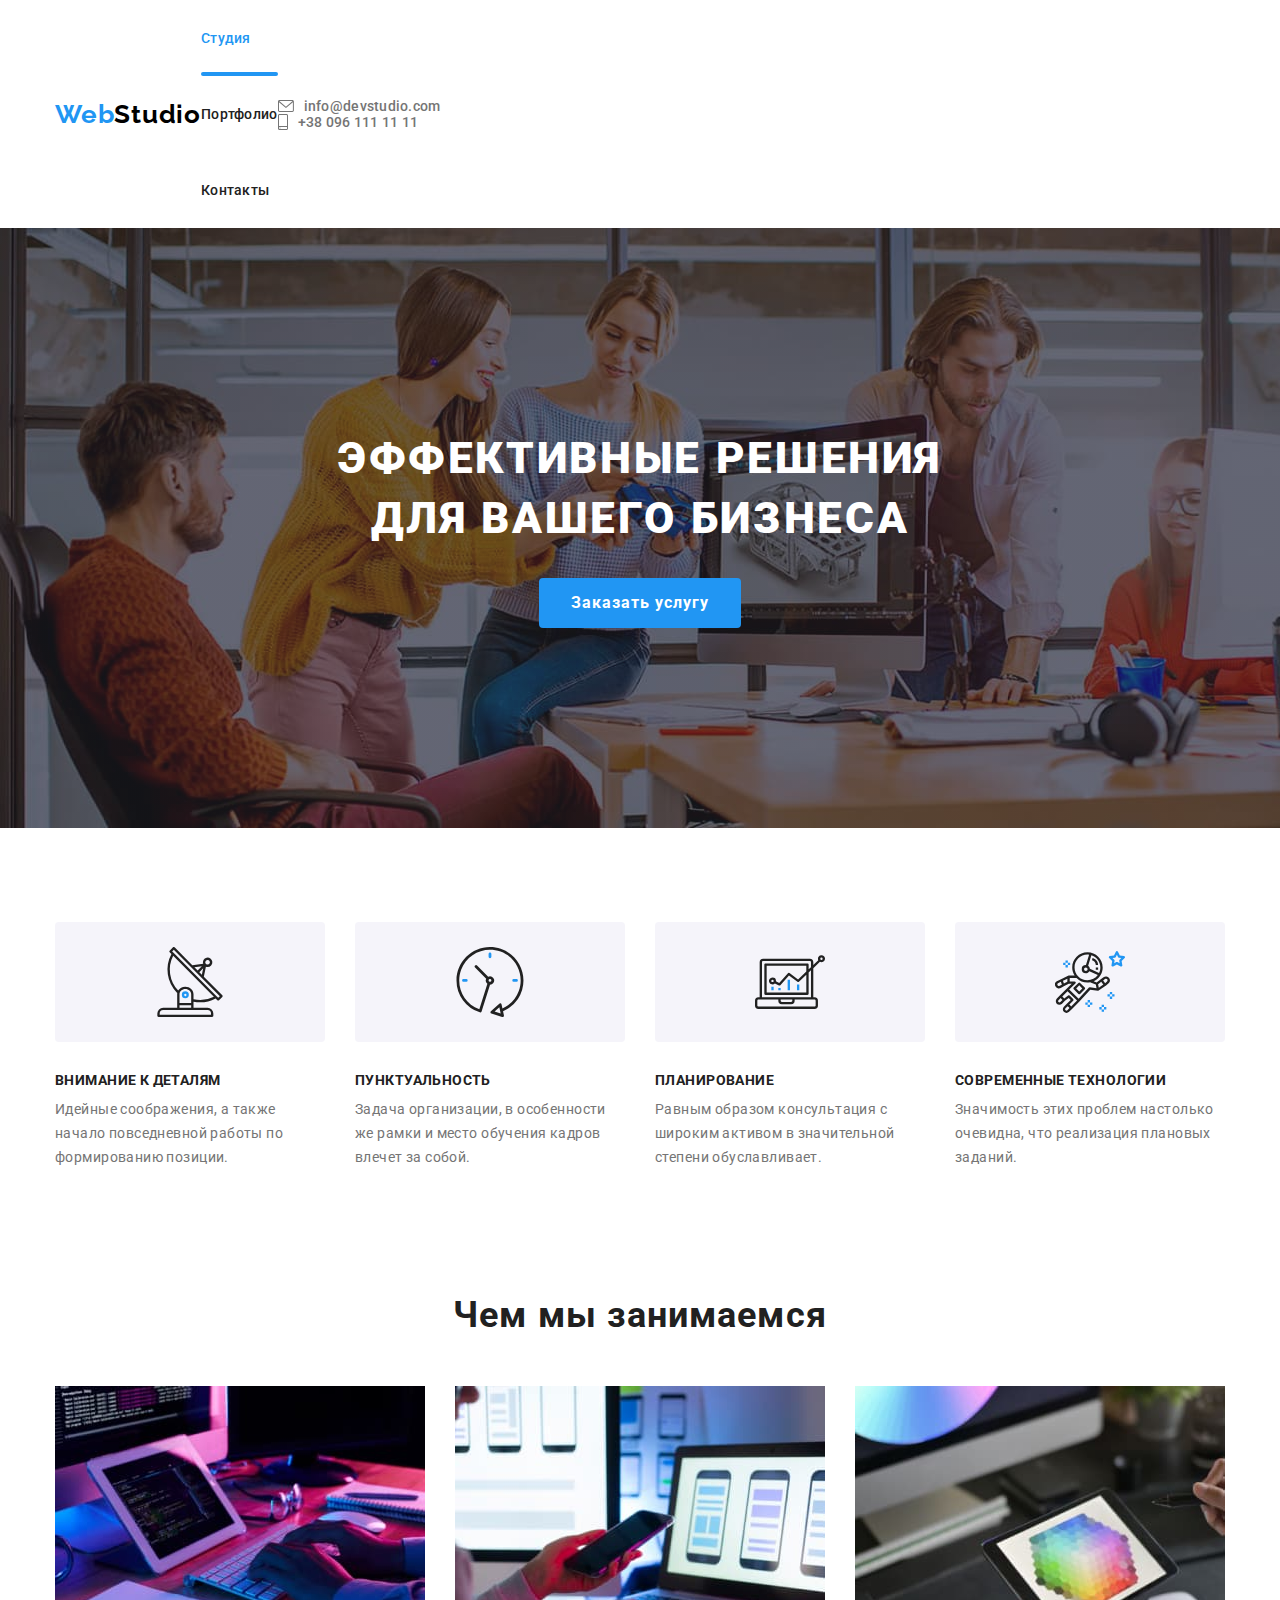
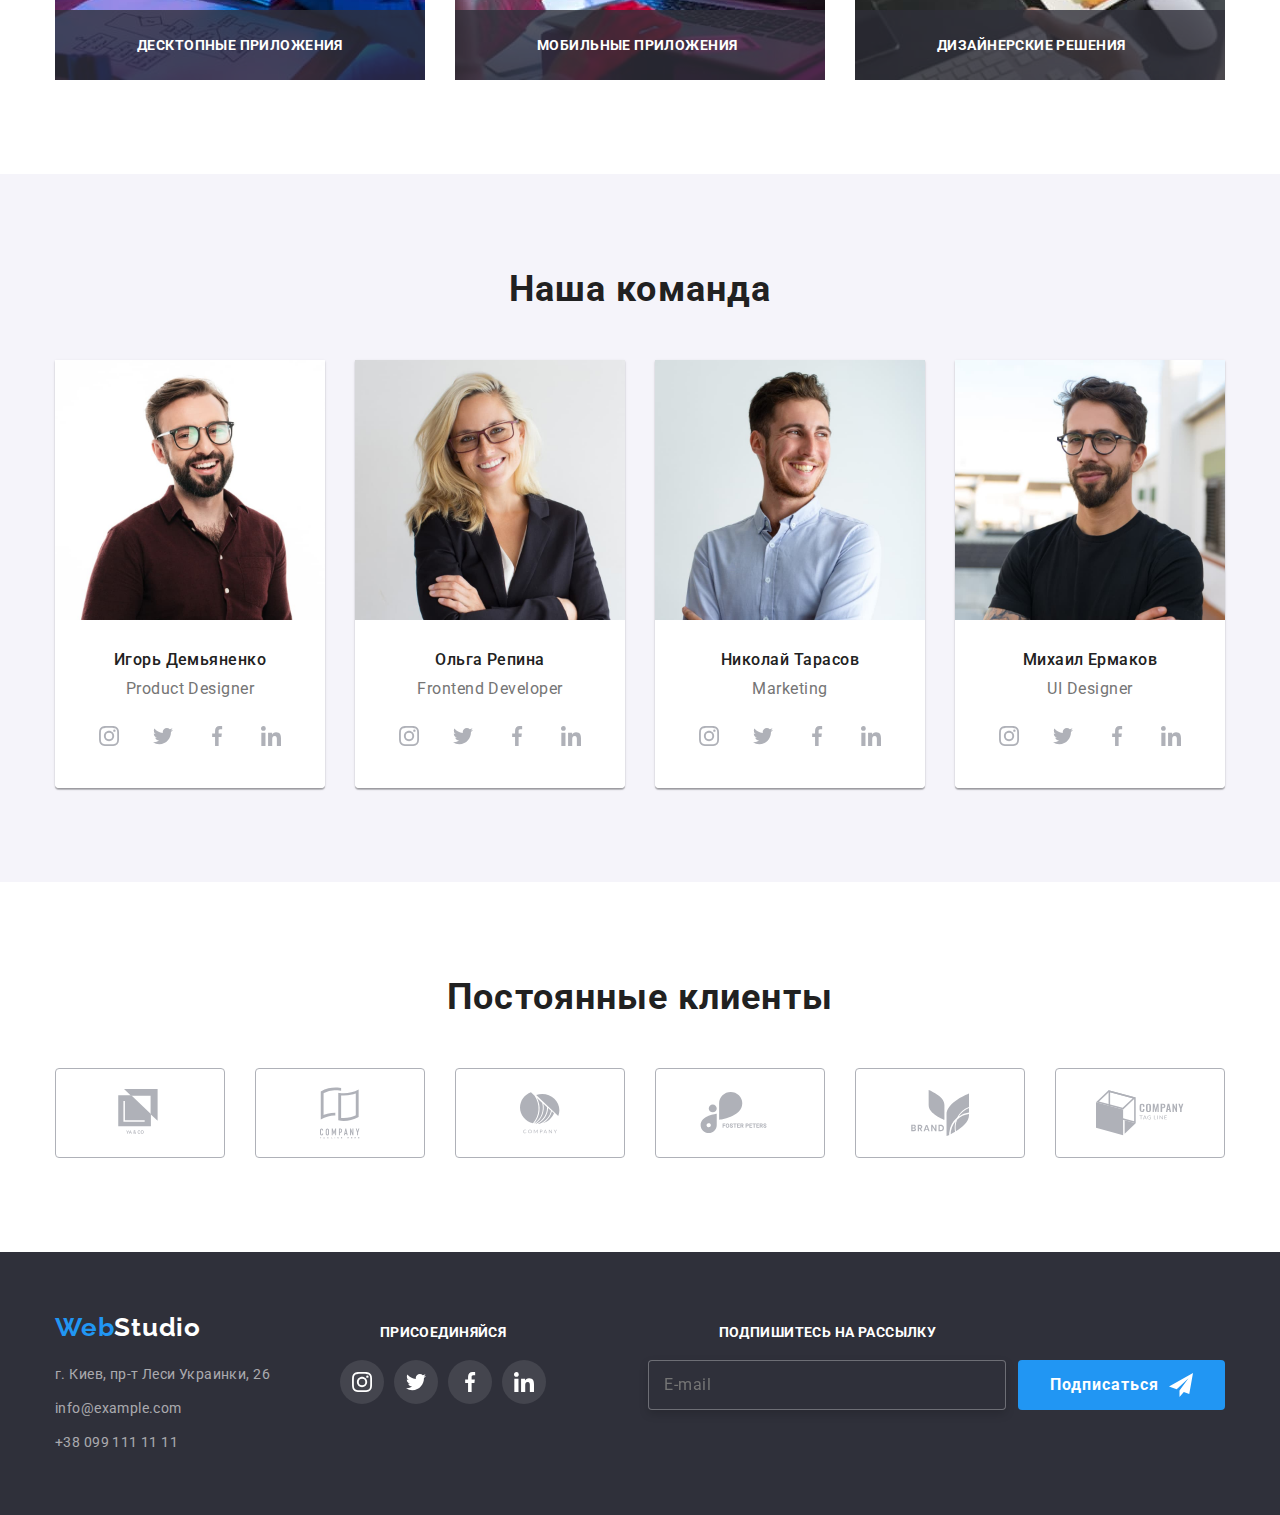
==== commit 9fffe83f: "С хедером жопа" ====
--- a/index.html
+++ b/index.html
@@ -16,38 +16,46 @@
         <div class="container header__container">
             <nav class="navigation header__navigation">
                 <a class="logo navigation__logo link" href="./index.html" aria-label="логотип вебстудио"><span class="logo-part">Web</span>Studio</a>
+                <button type="button" class="header__menu-btn is-open" aria-expanded="true" data-menu-button>
+                    <svg width="40" height="40" aria-label="Переключатель мобильного меню">
+                        <use class="icon-close" href="./imeges/sprite.svg#close40px"></use>
+                        <use class="icon-menu" href="./imeges/sprite.svg#menu40px"></use>
+                    </svg>
+                </button>
             
-                <ul class="navigation__list list">
-                    <li class="navigation__item">
-                        <a class="navigation__link navigation__link--active link" href="./index.html">Студия</a>
-                    </li>
-                    <li class="navigation__item">
-                        <a class="navigation__link link" href="./portfolio.html">Портфолио</a>
-                    </li>
-                    <li class="navigation__item">
-                        <a class="navigation__link link" href="">Контакты</a>
-                    </li>
-                </ul>
+                <div class="menu-container">
+                    <ul class="navigation__list list">
+                        <li class="navigation__item">
+                            <a class="navigation__link navigation__link--active link" href="./index.html">Студия</a>
+                        </li>
+                        <li class="navigation__item">
+                            <a class="navigation__link link" href="./portfolio.html">Портфолио</a>
+                        </li>
+                        <li class="navigation__item">
+                            <a class="navigation__link link" href="">Контакты</a>
+                        </li>
+                    </ul>
+    
+                    <address class="address header__address">
+                        <ul class="address__list list">
+                            <li class="address__item">
+                                <a class="address__link link" href="mailto:info@devstudio.com">
+                                    <svg class="address__icon" width="16" height="12">
+                                        <use href="./imeges/sprite.svg#icon-envelope"></use>
+                                    </svg>
+                                    info@devstudio.com</a>
+                            </li>
+                            <li class="address__item">
+                                <a class="address__link link" href="tel:+380961111111">
+                                    <svg class="address__icon" width="10" height="16">
+                                        <use href="./imeges/sprite.svg#icon-smartphone"></use>
+                                    </svg>
+                                    +38 096 111 11 11</a>
+                            </li>
+                        </ul>
+                    </address>
+                </div>
             </nav>
-    
-            <address class="address header__address">
-                <ul class="address__list list">
-                    <li class="address__item">
-                        <a class="address__link link" href="mailto:info@devstudio.com">
-                            <svg class="address__icon" width="16" height="12">
-                                <use href="./imeges/sprite.svg#icon-envelope"></use>
-                            </svg>
-                            info@devstudio.com</a>
-                    </li>
-                    <li class="address__item">
-                        <a class="address__link link" href="tel:+380961111111">
-                            <svg class="address__icon" width="10" height="16">
-                                <use href="./imeges/sprite.svg#icon-smartphone"></use>
-                            </svg>
-                            +38 096 111 11 11</a>
-                    </li>
-                </ul>
-            </address>
         </div>
     </header>
         
@@ -439,5 +447,6 @@
        </div>
     </footer>
     <script src="./js/modal.js"></script>
+    <script src="./js/menu.js"></script>
 </body>
 </html>--- a/css/main.min.css
+++ b/css/main.min.css
@@ -1,2 +1,2 @@
-:root{--main-font: "Roboto", sans-serif;--secondary-font: "Raleway", sans-serif}.visually-hidden{position:absolute;width:1px;height:1px;margin:-1px;border:0;padding:0;white-space:nowrap;clip-path:inset(100%);clip:rect(0 0 0 0);overflow:hidden}*,*::before,*::after{margin:0;padding:0}body{font-family:var(--main-font);font-style:normal;color:#757575;background-color:#ffffff}.list{list-style:none}.link{text-decoration:none}.address{font-style:normal}.button{padding:10px 32px;font-family:var(--main-font);font-style:normal;font-weight:700;font-size:16px;line-height:1.875;letter-spacing:0.06em;color:#fff;background:#2196F3;border-radius:4px;border-style:none;cursor:pointer;transition-property:color, background-color;transition-duration:250ms;transition-timing-function:cubic-bezier(0.4, 0, 0.2, 1)}img{display:block;max-width:100%;height:auto}.container{padding:60px 15px;margin-right:auto;margin-left:auto}@media screen and (min-width: 480px){.container{width:480px}}@media screen and (min-width: 768px){.container{width:768px}}@media screen and (min-width: 1200px){.container{width:1200px;padding-top:94px;padding-bottom:94px}}.logo{font-family:var(--secondary-font);font-weight:700;font-size:24px;line-height:1.167;letter-spacing:0.03em;color:#000000}.logo-part{color:#2196F3}.logo--dark-theme{display:inline-block;margin-bottom:20px;color:#fff}@media screen and (min-width: 1200px){.logo{font-size:26px;line-height:1.192}}.section-title{margin-bottom:30px;font-weight:700;font-size:28px;line-height:1.179;text-align:center;letter-spacing:0.03em;color:#212121}@media screen and (min-width: 1200px){.section-title{margin-bottom:50px;font-size:36px;line-height:1.167}}.backdrop{position:fixed;top:0;left:0;width:100%;height:100%;z-index:1;background-color:rgba(0,0,0,0.2);transition-property:opacity;transition-duration:250ms;transition-timing-function:cubic-bezier(0.4, 0, 0.2, 1)}.backdrop.is-hidden{opacity:0;pointer-events:none}.backdrop.is-hidden .modal{transform:translate(-50%, -50%) scale(0.1)}.modal{position:absolute;top:50%;left:50%;padding:40px;z-index:2;transform:translate(-50%, -50%) scale(1) rotate(360deg);transition-property:transform;transition-duration:500ms;transition-timing-function:linear;min-width:528px;min-height:580px;background-color:#FFFFFF;box-shadow:0px 1px 3px rgba(0,0,0,0.12),0px 1px 1px rgba(0,0,0,0.14),0px 2px 1px rgba(0,0,0,0.2);border-radius:4px}.modal__btn{display:block;padding:10px 55px;margin:auto}.button-close{position:absolute;top:8px;right:8px;display:flex;justify-content:center;align-items:center;width:30px;height:30px;background-color:#fff;border:1px solid rgba(0,0,0,0.1);border-radius:50%;cursor:pointer;transition-property:fill;transition-duration:250ms;transition-timing-function:cubic-bezier(0.4, 0, 0.2, 1)}.button-close:hover,.button-close:focus{fill:#2196F3}.form-title{margin-bottom:12px;font-size:20px;line-height:1.15;text-align:center;letter-spacing:0.03em;color:#212121}.form-field{display:block;position:relative;margin-bottom:10px;font-size:12px;line-height:1.167;letter-spacing:0.01em}.form-field_notmargin{margin:0}.form-input,.form-comment{margin-top:4px;display:block;width:100%;font-size:14px;line-height:1.143;letter-spacing:0.01em;border:1px solid rgba(33,33,33,0.2);border-radius:4px;transition-property:border-color;transition-duration:250ms;transition-timing-function:cubic-bezier(0.4, 0, 0.2, 1)}.form-input:focus,.form-input:hover,.form-comment:focus,.form-comment:hover{border:1px solid #2196F3;outline:none}.form-input:not(:placeholder-shown),.form-comment:not(:placeholder-shown){border:1px solid #2196F3;outline:none}.form-input{padding-top:11px;padding-right:12px;padding-bottom:11px;padding-left:42px}.form-comment{padding:12px 16px;resize:none}.form-comment::placeholder{font-size:14px;line-height:1.143;letter-spacing:0.01em;color:rgba(117,117,117,0.5)}.form-icon-svg{position:absolute;bottom:11px;left:12px;transition-property:fill;transition-duration:250ms;transition-timing-function:cubic-bezier(0.4, 0, 0.2, 1)}.form-input:focus+.form-icon-svg,.form-input:hover+.form-icon-svg{fill:#2196F3}.form-input:not(:placeholder-shown)+.form-icon-svg{fill:#2196F3}.form-checkbox{display:flex;align-items:center;justify-content:center;text-align:center;margin-top:20px;margin-bottom:30px;font-size:14px;line-height:1.714;letter-spacing:0.03em;cursor:pointer}.form-checkbox-input{-webkit-appearance:none;-moz-appearance:none;appearance:none;position:absolute}.form-checkbox-input-link{font-size:14px;line-height:1.714;letter-spacing:0.03em;text-decoration-line:underline;color:#2196F3}.checkbox-icon{display:inline-block;width:16px;height:15px;margin-right:8px;border:2px solid #000000;border-radius:2px;transition-property:background-color, border-color;transition-duration:250ms;transition-timing-function:cubic-bezier(0.4, 0, 0.2, 1)}.form-checkbox-input:checked+.checkbox-icon{background-color:#2196F3;background-image:url(../imeges/modal/icon-check.svg);background-size:contain;background-origin:border-box;border-color:#2196F3}.icon-link{display:flex;align-items:center;justify-content:center;width:44px;height:44px;border-radius:50%;background-color:#FFFFFF;fill:#AFB1B8;transition-property:background-color, fill;transition-duration:250ms;transition-timing-function:cubic-bezier(0.4, 0, 0.2, 1)}.icon-link:hover,.icon-link:focus{background-color:#2196F3;fill:#fff}.header{padding-top:4px}.header__container,.header__navigation{display:flex;align-items:center}.header__address{margin-left:auto}.navigation__logo{margin-right:94px}.navigation__list,.address__list{display:flex}.navigation__item:not(:last-child){margin-right:50px}.navigation__link,.address__link{font-weight:500;font-size:14px;line-height:1.143;letter-spacing:0.02em;transition-property:color;transition-duration:250ms;transition-timing-function:cubic-bezier(0.4, 0, 0.2, 1)}.navigation__link:hover,.navigation__link:focus,.address__link:hover,.address__link:focus{color:#2196F3;fill:#2196F3}.navigation__link{display:block;padding-top:30px;padding-bottom:30px;color:#212121}.navigation__link--active{color:#2196F3;position:relative}.navigation__link--active::after{display:block;position:absolute;bottom:0;content:"";width:100%;height:4px;background-color:#2196F3;border-radius:2px}.address__link{display:flex;align-items:center;color:#757575;fill:#757575}.address__item:not(:last-child){margin-right:50px}.address__icon{margin-right:10px}.main-section{background-image:linear-gradient(rgba(47,48,58,0.4), rgba(47,48,58,0.4)),url(../imeges/hero/bg.jpg);background-repeat:no-repeat;background-size:cover}.main-section .container{padding-top:118px;padding-bottom:118PX;text-align:center}@media screen and (min-width: 1200px){.main-section .container{padding-top:200px;padding-bottom:200PX}}.main-section-title{margin-bottom:30px;font-weight:900;font-size:26px;line-height:1.615;text-align:center;letter-spacing:0.06em;text-transform:uppercase;color:#fff}@media screen and (min-width: 1200px){.main-section-title{font-size:44px;line-height:1.364}}.hero-btn{display:inline-block}.hero-btn:hover,.hero-btn:focus{color:#212121;background-color:#fff}@media screen and (min-width: 768px){.adventages-list{display:flex;flex-wrap:wrap;justify-content:space-between}}@media screen and (min-width: 1200px){.adventages-list{flex-wrap:nowrap}}@media screen and (max-width: 767px){.adventages-list-item:not(:last-child){margin-bottom:30px}}@media screen and (min-width: 768px){.adventages-list-item{width:calc((100% - 30px) / 2)}.adventages-list-item:nth-child(-n+2){margin-bottom:30px}.adventages-list-item:not(:nth-child(2n)){margin-right:30px}}@media screen and (min-width: 1200px){.adventages-list-item{width:calc((100% - 90px) / 4)}.adventages-list-item:not(:last-child){margin-right:30px}}.adventages-list-item::before{display:block;content:"";width:100%;height:120px;margin-bottom:30px;background-color:#F5F4FA;border-radius:4px;background-position:center;background-repeat:no-repeat}.adventages-list-item:first-child::before{background-image:url(../imeges/our-advantages/antenna.svg)}.adventages-list-item:nth-child(2)::before{background-image:url(../imeges/our-advantages/clock.svg)}.adventages-list-item:nth-child(3)::before{background-image:url(../imeges/our-advantages/diagram.svg)}.adventages-list-item:last-child::before{background-image:url(../imeges/our-advantages/astronaut.svg)}.adventages-subtitle{margin-bottom:10px;font-weight:700;font-size:14px;line-height:1.143;letter-spacing:0.03em;text-transform:uppercase;color:#212121}@media screen and (max-width: 767px){.adventages-subtitle{text-align:center}}.adventages-text{font-size:14px;line-height:1.714;letter-spacing:0.03em}@media screen and (max-width: 1199px){.what-are-we-doing-section{display:none}}.what-are-we-doing-section .container{padding-top:0}.we-doing-list{display:flex;justify-content:space-between}.we-doing-item{position:relative}.we-doing-item:not(:last-child){margin-right:30px}.we-doing-description{position:absolute;bottom:0;width:100%;padding:27px 82px;font-weight:700;font-size:14px;line-height:1.143;letter-spacing:0.03em;text-transform:uppercase;color:#fff;background-color:rgba(47,48,58,0.8)}.our-team-section{background-color:#F5F4FA}.our-team-section .icon-list{width:206px;display:inline-flex;justify-content:space-between;text-align:center}@media screen and (min-width: 768px){.our-team-list{display:flex;flex-wrap:wrap}}@media screen and (min-width: 1200px){.our-team-list{justify-content:space-between}}@media screen and (max-width: 767px){.our-team-item:not(:last-child){margin-bottom:30px}}.our-team-item{overflow:hidden;border-bottom-right-radius:4px;border-bottom-left-radius:4px;box-shadow:0px 1px 3px rgba(0,0,0,0.12),0px 1px 1px rgba(0,0,0,0.14),0px 2px 1px rgba(0,0,0,0.2)}@media screen and (min-width: 768px) and (max-width: 1199px){.our-team-item{width:calc((100% - 30px) / 2)}.our-team-item:nth-child(-n+2){margin-bottom:30px}.our-team-item:not(:nth-child(2n)){margin-right:30px}}@media screen and (min-width: 1200px){.our-team-item{width:270px}}.our-team-img{width:100%}.our-team-discription{padding-top:30px;padding-bottom:24px;background-color:#fff;text-align:center}@media screen and (min-width: 1200px){.our-team-discription{padding:30px}}.our-team-subtitle,.our-team-text{font-size:16px;line-height:1.188;letter-spacing:0.03em}.our-team-subtitle{margin-bottom:10px;font-weight:500;color:#212121}.our-team-text{margin-bottom:16px}.clients-list{display:flex;flex-wrap:wrap}@media screen and (min-width: 1200px){.clients-list{justify-content:space-between}}@media screen and (max-width: 767px){.clients-item{width:calc((100% - 30px) / 2)}.clients-item:nth-child(-n+4){margin-bottom:30px}.clients-item:not(:nth-child(2n)){margin-right:30px}}@media screen and (min-width: 768px) and (max-width: 1199px){.clients-item{width:calc((100% - 60px) / 3)}.clients-item:nth-child(-n+3){margin-bottom:30px}.clients-item:not(:nth-child(3n)){margin-right:30px}}.clients-link{display:flex;align-items:center;justify-content:center;height:90px;fill:#AFB1B8;border:1px solid #AFB1B8;box-sizing:border-box;border-radius:4px;transition-property:border, fill;transition-duration:250ms;transition-timing-function:cubic-bezier(0.4, 0, 0.2, 1)}.clients-link:hover,.clients-link:focus{border:1px solid #2196F3;fill:#2196F3}@media screen and (min-width: 1200px){.clients-link{width:170px}}.footer{background:#2F303A}.footer__container{padding-top:60px;padding-bottom:60px;text-align:center}@media screen and (min-width: 1200px){.footer__container{display:flex;align-items:flex-start;justify-content:space-between}}@media screen and (min-width: 768px){.footer__desc{display:flex;justify-content:space-between}}@media screen and (max-width: 1199px){.footer__desc{margin-bottom:60px}}@media screen and (min-width: 768px) and (max-width: 1199px){.footer__desc{padding-left:76px;padding-right:89px}}@media screen and (max-width: 767px){.footer__contacts{margin-bottom:60px}}@media screen and (min-width: 1200px){.footer__contacts{margin-right:70px}}.footer__list__item:not(:last-child){margin-bottom:8px}@media screen and (min-width: 1200px){.footer__list__item:not(:last-child){margin-bottom:10px}}.footer__list__link{font-size:14px;line-height:1.714;letter-spacing:0.03em;color:rgba(255,255,255,0.6);transition-property:color;transition-duration:250ms;transition-timing-function:cubic-bezier(0.4, 0, 0.2, 1)}.footer__list__link:hover,.footer__list__link:focus{color:#2196F3}@media screen and (min-width: 1200px){.footer__social__list{padding-top:12px}}.footer__subtitle,.footer__subscription-label{font-weight:700;font-size:14px;line-height:1.143;letter-spacing:0.03em;text-transform:uppercase;color:#fff}.footer__subtitle,.footer__subscription-desc{margin-bottom:20px}.footer__subscription-label{display:inline-block;margin-bottom:20px}@media screen and (min-width: 1200px){.footer__subscription-label{margin-bottom:0;margin-right:12px}}.footer__social__items{display:inline-flex;justify-content:space-between;text-align:center;width:206px}.footer__social__item:not(:last-child){margin-right:10px}.footer__icon-link{background-color:rgba(255,255,255,0.1);fill:#fff}.footer__icon-link:hover,.footer__icon-link:focus{background-color:#2196F3}@media screen and (min-width: 1200px){.footer__subscription{padding-top:12px}}@media screen and (min-width: 1200px){.footer__subscription-form{display:flex;align-items:flex-end}}.footer__subscription-input{display:block;width:358px;height:50px;padding:16px 15px;font-size:16px;line-height:1.250;letter-spacing:0.03em;color:#fff;background-color:#2F303A;border:1px solid rgba(255,255,255,0.3);filter:drop-shadow(0px 4px 4px rgba(0,0,0,0.15));border-radius:4px}.footer__button{display:flex;align-items:center;height:50px;margin-right:auto;margin-left:auto}.footer__button:hover,.footer__button:focus{color:#212121;background-color:#FFFFFF}.footer__button-svg{margin-left:10px;fill:#FFFFFF;transition-property:fill;transition-duration:250ms;transition-timing-function:cubic-bezier(0.4, 0, 0.2, 1)}.footer__button:hover .footer__button-svg,.footer__button:focus .footer__button-svg{fill:#212121}
+:root{--main-font: "Roboto", sans-serif;--secondary-font: "Raleway", sans-serif}.visually-hidden{position:absolute;width:1px;height:1px;margin:-1px;border:0;padding:0;white-space:nowrap;clip-path:inset(100%);clip:rect(0 0 0 0);overflow:hidden}*,*::before,*::after{margin:0;padding:0}body{font-family:var(--main-font);font-style:normal;color:#757575;background-color:#ffffff}.list{list-style:none}.link{text-decoration:none}.address{font-style:normal}.button{padding:10px 32px;font-family:var(--main-font);font-style:normal;font-weight:700;font-size:16px;line-height:1.875;letter-spacing:0.06em;color:#fff;background:#2196F3;border-radius:4px;border-style:none;cursor:pointer;transition-property:color, background-color;transition-duration:250ms;transition-timing-function:cubic-bezier(0.4, 0, 0.2, 1)}img{display:block;max-width:100%;height:auto}.container{padding:60px 15px;margin-right:auto;margin-left:auto}@media screen and (min-width: 480px){.container{width:480px}}@media screen and (min-width: 768px){.container{width:768px}}@media screen and (min-width: 1200px){.container{width:1200px;padding-top:94px;padding-bottom:94px}}.logo{font-family:var(--secondary-font);font-weight:700;font-size:24px;line-height:1.167;letter-spacing:0.03em;color:#000000}.logo-part{color:#2196F3}.logo--dark-theme{display:inline-block;margin-bottom:20px;color:#fff}@media screen and (min-width: 1200px){.logo{font-size:26px;line-height:1.192}}.section-title{margin-bottom:30px;font-weight:700;font-size:28px;line-height:1.179;text-align:center;letter-spacing:0.03em;color:#212121}@media screen and (min-width: 1200px){.section-title{margin-bottom:50px;font-size:36px;line-height:1.167}}.backdrop{position:fixed;top:0;left:0;width:100%;height:100%;z-index:1;background-color:rgba(0,0,0,0.2);transition-property:opacity;transition-duration:250ms;transition-timing-function:cubic-bezier(0.4, 0, 0.2, 1)}.backdrop.is-hidden{opacity:0;pointer-events:none}.backdrop.is-hidden .modal{transform:translate(-50%, -50%) scale(0.1)}.modal{position:absolute;top:50%;left:50%;width:100%;padding:40px;z-index:2;transform:translate(-50%, -50%) scale(1) rotate(360deg);transition-property:transform;transition-duration:500ms;transition-timing-function:linear;background-color:#FFFFFF;box-shadow:0px 1px 3px rgba(0,0,0,0.12),0px 1px 1px rgba(0,0,0,0.14),0px 2px 1px rgba(0,0,0,0.2);border-radius:4px}@media screen and (min-width: 480px){.modal{width:450px}}@media screen and (min-width: 1200px){.modal{min-width:528px;min-height:580px}}.modal__btn{display:block;padding:10px 55px;margin:auto}.button-close{position:absolute;top:8px;right:8px;display:flex;justify-content:center;align-items:center;width:30px;height:30px;background-color:#fff;border:1px solid rgba(0,0,0,0.1);border-radius:50%;cursor:pointer;transition-property:fill;transition-duration:250ms;transition-timing-function:cubic-bezier(0.4, 0, 0.2, 1)}.button-close:hover,.button-close:focus{fill:#2196F3}.form-title{margin-bottom:12px;font-size:20px;line-height:1.5;text-align:center;letter-spacing:0.03em;color:#212121}@media screen and (min-width: 1200px){.form-title{line-height:1.15}}.form-field{display:block;position:relative;margin-bottom:10px;font-size:12px;line-height:1.167;letter-spacing:0.01em}.form-field_notmargin{margin:0}.form-input,.form-comment{margin-top:4px;display:block;width:100%;font-size:14px;line-height:1.143;letter-spacing:0.01em;border:1px solid rgba(33,33,33,0.2);border-radius:4px;transition-property:border-color;transition-duration:250ms;transition-timing-function:cubic-bezier(0.4, 0, 0.2, 1)}.form-input:focus,.form-input:hover,.form-comment:focus,.form-comment:hover{border:1px solid #2196F3;outline:none}.form-input:not(:placeholder-shown),.form-comment:not(:placeholder-shown){border:1px solid #2196F3;outline:none}@media screen and (min-width: 1200px){.form-input,.form-comment{font-size:12px;line-height:1.167}}.form-input{padding-top:11px;padding-right:12px;padding-bottom:11px;padding-left:42px}.form-comment{padding:12px 16px;resize:none}.form-comment::placeholder{font-size:14px;line-height:1.143;letter-spacing:0.01em;color:rgba(117,117,117,0.5)}.form-icon-svg{position:absolute;bottom:11px;left:12px;transition-property:fill;transition-duration:250ms;transition-timing-function:cubic-bezier(0.4, 0, 0.2, 1)}.form-input:focus+.form-icon-svg,.form-input:hover+.form-icon-svg{fill:#2196F3}.form-input:not(:placeholder-shown)+.form-icon-svg{fill:#2196F3}.form-checkbox{display:flex;align-items:center;justify-content:center;text-align:center;margin-top:20px;margin-bottom:30px;font-size:12px;line-height:1.167;letter-spacing:0.03em;cursor:pointer}@media screen and (min-width: 1200px){.form-checkbox{font-size:14px;line-height:1.714}}.form-checkbox-input{-webkit-appearance:none;-moz-appearance:none;appearance:none;position:absolute}.form-checkbox-input-link{font-size:12px;line-height:1.167;letter-spacing:0.03em;text-decoration-line:underline;color:#2196F3}@media screen and (min-width: 1200px){.form-checkbox-input-link{font-size:14px;line-height:1.714}}.checkbox-icon{display:inline-block;width:16px;height:15px;margin-right:8px;border:2px solid #000000;border-radius:2px;transition-property:background-color, border-color;transition-duration:250ms;transition-timing-function:cubic-bezier(0.4, 0, 0.2, 1)}.form-checkbox-input:checked+.checkbox-icon{background-color:#2196F3;background-image:url(../imeges/modal/icon-check.svg);background-size:contain;background-origin:border-box;border-color:#2196F3}.icon-link{display:flex;align-items:center;justify-content:center;width:44px;height:44px;border-radius:50%;background-color:#FFFFFF;fill:#AFB1B8;transition-property:background-color, fill;transition-duration:250ms;transition-timing-function:cubic-bezier(0.4, 0, 0.2, 1)}.icon-link:hover,.icon-link:focus{background-color:#2196F3;fill:#fff}@media screen and (max-width: 767px){.menu-container{position:absolute;top:60px;left:0;padding-top:60px;padding-bottom:60px;text-align:center;width:100%;z-index:2;background-color:#FFFFFF;box-shadow:0px 4px 8px rgba(0,0,0,0.04),0px 2px 4px rgba(0,0,0,0.08),0px 1px 3px rgba(0,0,0,0.16);transform:translatey(-130%);transition-property:transform;transition-duration:250ms;transition-timing-function:cubic-bezier(0.4, 0, 0.2, 1)}}@media screen and (min-width: 768px){.menu-container{display:flex;align-items:center;justify-content:space-between}}@media screen and (max-width: 767px){.header{border-bottom:1px solid #ECECEC}}.header__container{position:relative;padding-top:0;padding-bottom:0}@media screen and (min-width: 768px){.header__container{padding-top:0;padding-bottom:0}}@media screen and (min-width: 768px){.header__container{display:flex;align-items:center}}.header__navigation{display:flex;align-items:center;justify-content:space-between;min-height:60px}.header__menu-btn{display:inline-flex;margin:0;padding:0;border:none;background-color:transparent;transition-property:fill;transition-duration:250ms;transition-timing-function:cubic-bezier(0.4, 0, 0.2, 1)}.header__menu-btn:hover,.header__menu-btn:focus{fill:#2196F3}@media screen and (min-width: 768px){.header__menu-btn{display:none}}.header__menu-btn .icon-close{display:none}.header__menu-btn.is-open .icon-close{display:block}.header__menu-btn.is-open .icon-menu{display:none}.header__menu-btn.is-open+.menu-container{transform:translatey(0)}.header__address{display:inline-block}@media screen and (max-width: 767px){.navigation__list{margin-bottom:60px}}@media screen and (max-width: 767px){.navigation__item:not(:last-child){margin-bottom:40px}}.navigation__link,.address__link{font-weight:500;font-size:18px;line-height:1.167;letter-spacing:0.02em;transition-property:color;transition-duration:250ms;transition-timing-function:cubic-bezier(0.4, 0, 0.2, 1)}.navigation__link:hover,.navigation__link:focus,.address__link:hover,.address__link:focus{color:#2196F3;fill:#2196F3}@media screen and (min-width: 1200px){.navigation__link,.address__link{font-size:14px;line-height:1.143}}.navigation__link{display:inline-block;color:#212121}@media screen and (min-width: 768px){.navigation__link{display:block;padding-top:30px;padding-bottom:30px}}.navigation__link--active{color:#2196F3;position:relative}.navigation__link--active::after{display:block;position:absolute;bottom:-8px;content:"";width:100%;height:4px;background-color:#2196F3;border-radius:2px}@media screen and (min-width: 768px){.navigation__link--active::after{bottom:0px}}.address__link{display:flex;align-items:center;color:#757575;fill:#757575}.address__item{display:block;text-align:center}@media screen and (max-width: 767px){.address__item:not(:last-child){margin-bottom:16px}}@media screen and (min-width: 768px) and (max-width: 1199px){.address__item:not(:last-child){margin-bottom:10px}}@media screen and (min-width: 1200px){.address__item:not(:last-child){margin-right:50px}}.address__icon{margin-right:10px}.main-section{background-image:linear-gradient(rgba(47,48,58,0.4), rgba(47,48,58,0.4)),url(../imeges/hero/bg.jpg);background-repeat:no-repeat;background-size:cover}.main-section .container{padding-top:118px;padding-bottom:118PX;text-align:center}@media screen and (min-width: 1200px){.main-section .container{padding-top:200px;padding-bottom:200PX}}.main-section-title{margin-bottom:30px;font-weight:900;font-size:26px;line-height:1.615;text-align:center;letter-spacing:0.06em;text-transform:uppercase;color:#fff}@media screen and (min-width: 1200px){.main-section-title{font-size:44px;line-height:1.364}}.hero-btn{display:inline-block}.hero-btn:hover,.hero-btn:focus{color:#212121;background-color:#fff}@media screen and (min-width: 768px){.adventages-list{display:flex;flex-wrap:wrap;justify-content:space-between}}@media screen and (min-width: 1200px){.adventages-list{flex-wrap:nowrap}}@media screen and (max-width: 767px){.adventages-list-item:not(:last-child){margin-bottom:30px}}@media screen and (min-width: 768px){.adventages-list-item{width:calc((100% - 30px) / 2)}.adventages-list-item:nth-child(-n+2){margin-bottom:30px}.adventages-list-item:not(:nth-child(2n)){margin-right:30px}}@media screen and (min-width: 1200px){.adventages-list-item{width:calc((100% - 90px) / 4)}.adventages-list-item:not(:last-child){margin-right:30px}}.adventages-list-item::before{display:block;content:"";width:100%;height:120px;margin-bottom:30px;background-color:#F5F4FA;border-radius:4px;background-position:center;background-repeat:no-repeat}.adventages-list-item:first-child::before{background-image:url(../imeges/our-advantages/antenna.svg)}.adventages-list-item:nth-child(2)::before{background-image:url(../imeges/our-advantages/clock.svg)}.adventages-list-item:nth-child(3)::before{background-image:url(../imeges/our-advantages/diagram.svg)}.adventages-list-item:last-child::before{background-image:url(../imeges/our-advantages/astronaut.svg)}.adventages-subtitle{margin-bottom:10px;font-weight:700;font-size:14px;line-height:1.143;letter-spacing:0.03em;text-transform:uppercase;color:#212121}@media screen and (max-width: 767px){.adventages-subtitle{text-align:center}}.adventages-text{font-size:14px;line-height:1.714;letter-spacing:0.03em}@media screen and (max-width: 1199px){.what-are-we-doing-section{display:none}}.what-are-we-doing-section .container{padding-top:0}.we-doing-list{display:flex;justify-content:space-between}.we-doing-item{position:relative}.we-doing-item:not(:last-child){margin-right:30px}.we-doing-description{position:absolute;bottom:0;width:100%;padding:27px 82px;font-weight:700;font-size:14px;line-height:1.143;letter-spacing:0.03em;text-transform:uppercase;color:#fff;background-color:rgba(47,48,58,0.8)}.our-team-section{background-color:#F5F4FA}.our-team-section .icon-list{width:206px;display:inline-flex;justify-content:space-between;text-align:center}@media screen and (min-width: 768px){.our-team-list{display:flex;flex-wrap:wrap}}@media screen and (min-width: 1200px){.our-team-list{justify-content:space-between}}@media screen and (max-width: 767px){.our-team-item:not(:last-child){margin-bottom:30px}}.our-team-item{overflow:hidden;border-bottom-right-radius:4px;border-bottom-left-radius:4px;box-shadow:0px 1px 3px rgba(0,0,0,0.12),0px 1px 1px rgba(0,0,0,0.14),0px 2px 1px rgba(0,0,0,0.2)}@media screen and (min-width: 768px) and (max-width: 1199px){.our-team-item{width:calc((100% - 30px) / 2)}.our-team-item:nth-child(-n+2){margin-bottom:30px}.our-team-item:not(:nth-child(2n)){margin-right:30px}}@media screen and (min-width: 1200px){.our-team-item{width:270px}}.our-team-img{width:100%}.our-team-discription{padding-top:30px;padding-bottom:24px;background-color:#fff;text-align:center}@media screen and (min-width: 1200px){.our-team-discription{padding:30px}}.our-team-subtitle,.our-team-text{font-size:16px;line-height:1.188;letter-spacing:0.03em}.our-team-subtitle{margin-bottom:10px;font-weight:500;color:#212121}.our-team-text{margin-bottom:16px}.clients-list{display:flex;flex-wrap:wrap}@media screen and (min-width: 1200px){.clients-list{justify-content:space-between}}@media screen and (max-width: 767px){.clients-item{width:calc((100% - 30px) / 2)}.clients-item:nth-child(-n+4){margin-bottom:30px}.clients-item:not(:nth-child(2n)){margin-right:30px}}@media screen and (min-width: 768px) and (max-width: 1199px){.clients-item{width:calc((100% - 60px) / 3)}.clients-item:nth-child(-n+3){margin-bottom:30px}.clients-item:not(:nth-child(3n)){margin-right:30px}}.clients-link{display:flex;align-items:center;justify-content:center;height:90px;fill:#AFB1B8;border:1px solid #AFB1B8;box-sizing:border-box;border-radius:4px;transition-property:border, fill;transition-duration:250ms;transition-timing-function:cubic-bezier(0.4, 0, 0.2, 1)}.clients-link:hover,.clients-link:focus{border:1px solid #2196F3;fill:#2196F3}@media screen and (min-width: 1200px){.clients-link{width:170px}}.footer{background:#2F303A}.footer__container{padding-top:60px;padding-bottom:60px;text-align:center}@media screen and (min-width: 1200px){.footer__container{display:flex;align-items:flex-start;justify-content:space-between}}@media screen and (min-width: 768px){.footer__desc{display:flex;justify-content:space-between}}@media screen and (max-width: 1199px){.footer__desc{margin-bottom:60px}}@media screen and (min-width: 768px) and (max-width: 1199px){.footer__desc{padding-left:76px;padding-right:89px}}@media screen and (max-width: 767px){.footer__contacts{margin-bottom:60px}}@media screen and (min-width: 1200px){.footer__contacts{text-align:start;margin-right:70px}}.footer__list__item:not(:last-child){margin-bottom:8px}@media screen and (min-width: 1200px){.footer__list__item:not(:last-child){margin-bottom:10px}}.footer__list__link{font-size:14px;line-height:1.714;letter-spacing:0.03em;color:rgba(255,255,255,0.6);transition-property:color;transition-duration:250ms;transition-timing-function:cubic-bezier(0.4, 0, 0.2, 1)}.footer__list__link:hover,.footer__list__link:focus{color:#2196F3}@media screen and (min-width: 1200px){.footer__social__list{padding-top:12px}}.footer__subtitle,.footer__subscription-label{font-weight:700;font-size:14px;line-height:1.143;letter-spacing:0.03em;text-transform:uppercase;color:#fff}.footer__subtitle,.footer__subscription-desc{margin-bottom:20px}.footer__subscription-label{display:inline-block;margin-bottom:20px}@media screen and (min-width: 1200px){.footer__subscription-label{margin-bottom:0;margin-right:12px}}.footer__social__items{display:inline-flex;justify-content:space-between;text-align:center;width:206px}.footer__social__item:not(:last-child){margin-right:10px}.footer__icon-link{background-color:rgba(255,255,255,0.1);fill:#fff}.footer__icon-link:hover,.footer__icon-link:focus{background-color:#2196F3}@media screen and (min-width: 1200px){.footer__subscription{padding-top:12px}}@media screen and (min-width: 1200px){.footer__subscription-form{display:flex;align-items:flex-end}}.footer__subscription-input{display:block;width:358px;height:50px;padding:16px 15px;font-size:16px;line-height:1.250;letter-spacing:0.03em;color:#fff;background-color:#2F303A;border:1px solid rgba(255,255,255,0.3);filter:drop-shadow(0px 4px 4px rgba(0,0,0,0.15));border-radius:4px}.footer__button{display:flex;align-items:center;height:50px;margin-right:auto;margin-left:auto}.footer__button:hover,.footer__button:focus{color:#212121;background-color:#FFFFFF}.footer__button-svg{margin-left:10px;fill:#FFFFFF;transition-property:fill;transition-duration:250ms;transition-timing-function:cubic-bezier(0.4, 0, 0.2, 1)}.footer__button:hover .footer__button-svg,.footer__button:focus .footer__button-svg{fill:#212121}
 /*# sourceMappingURL=main.min.css.map */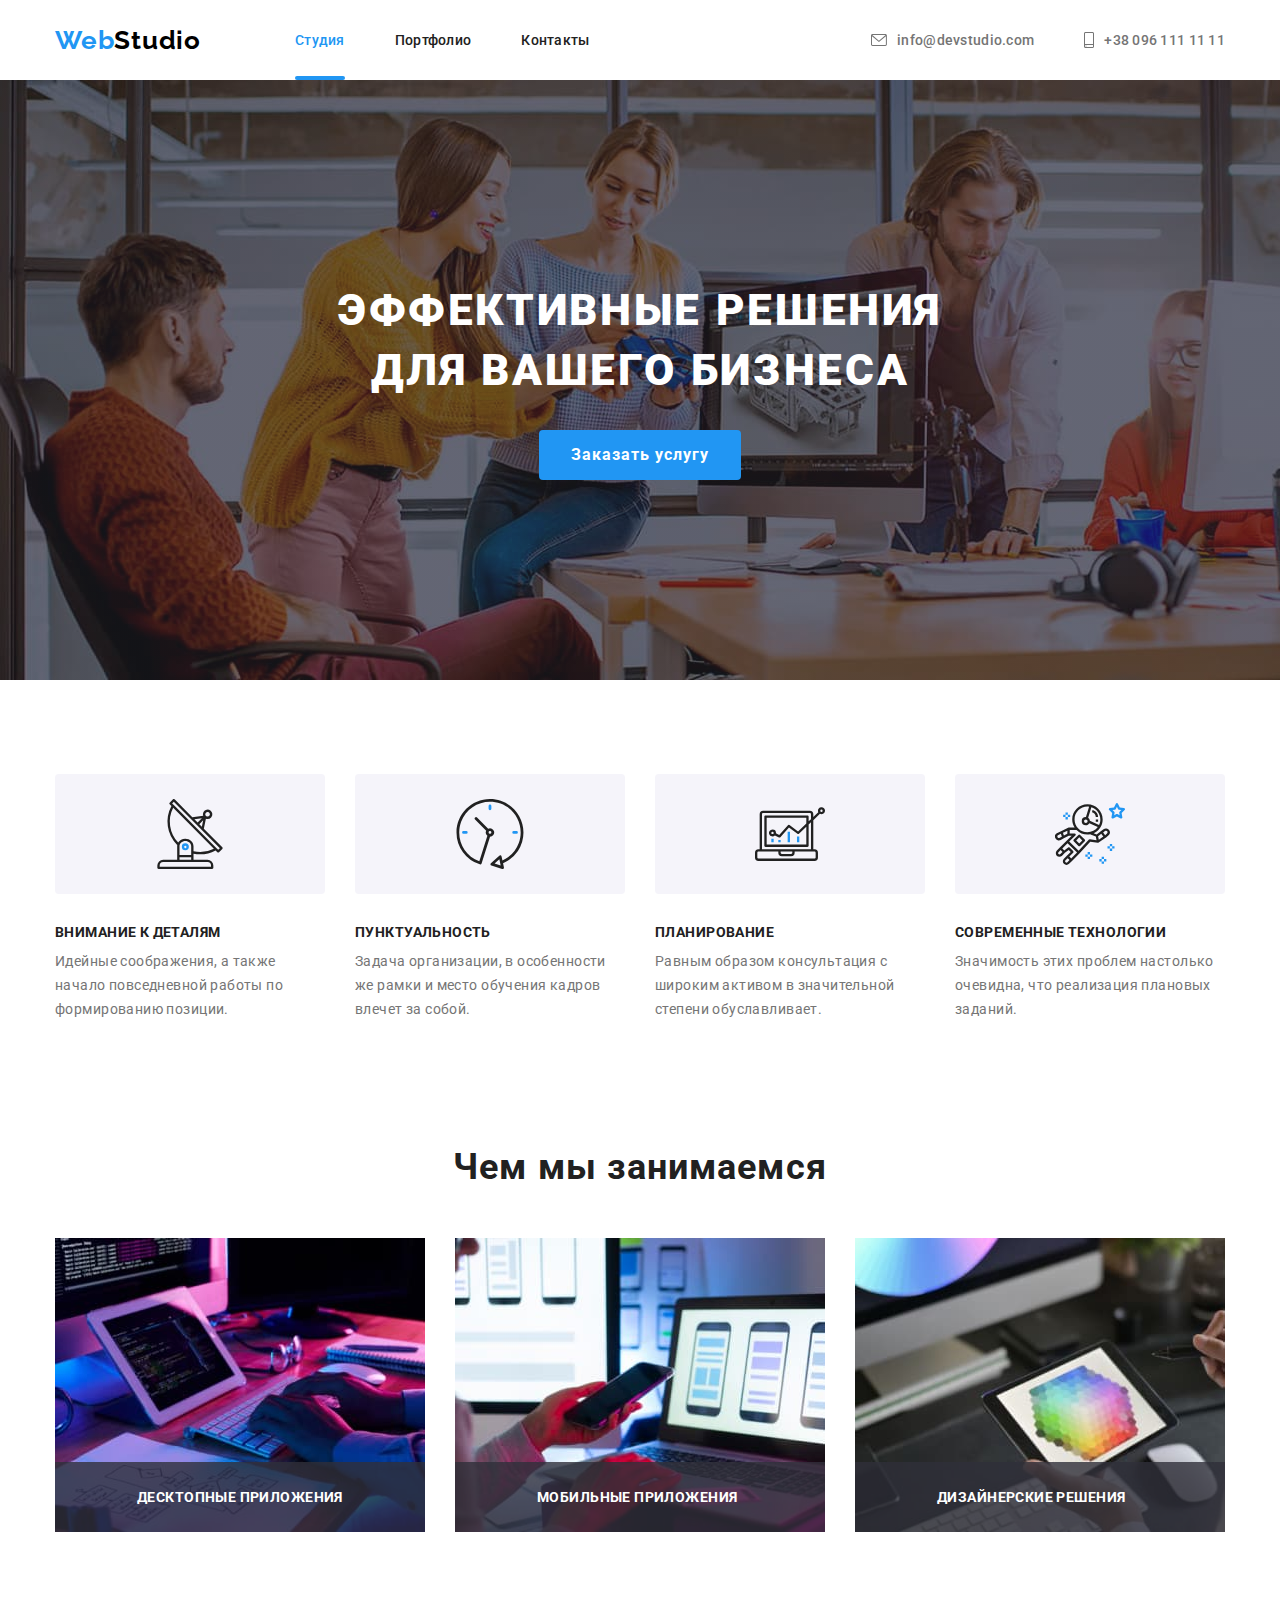
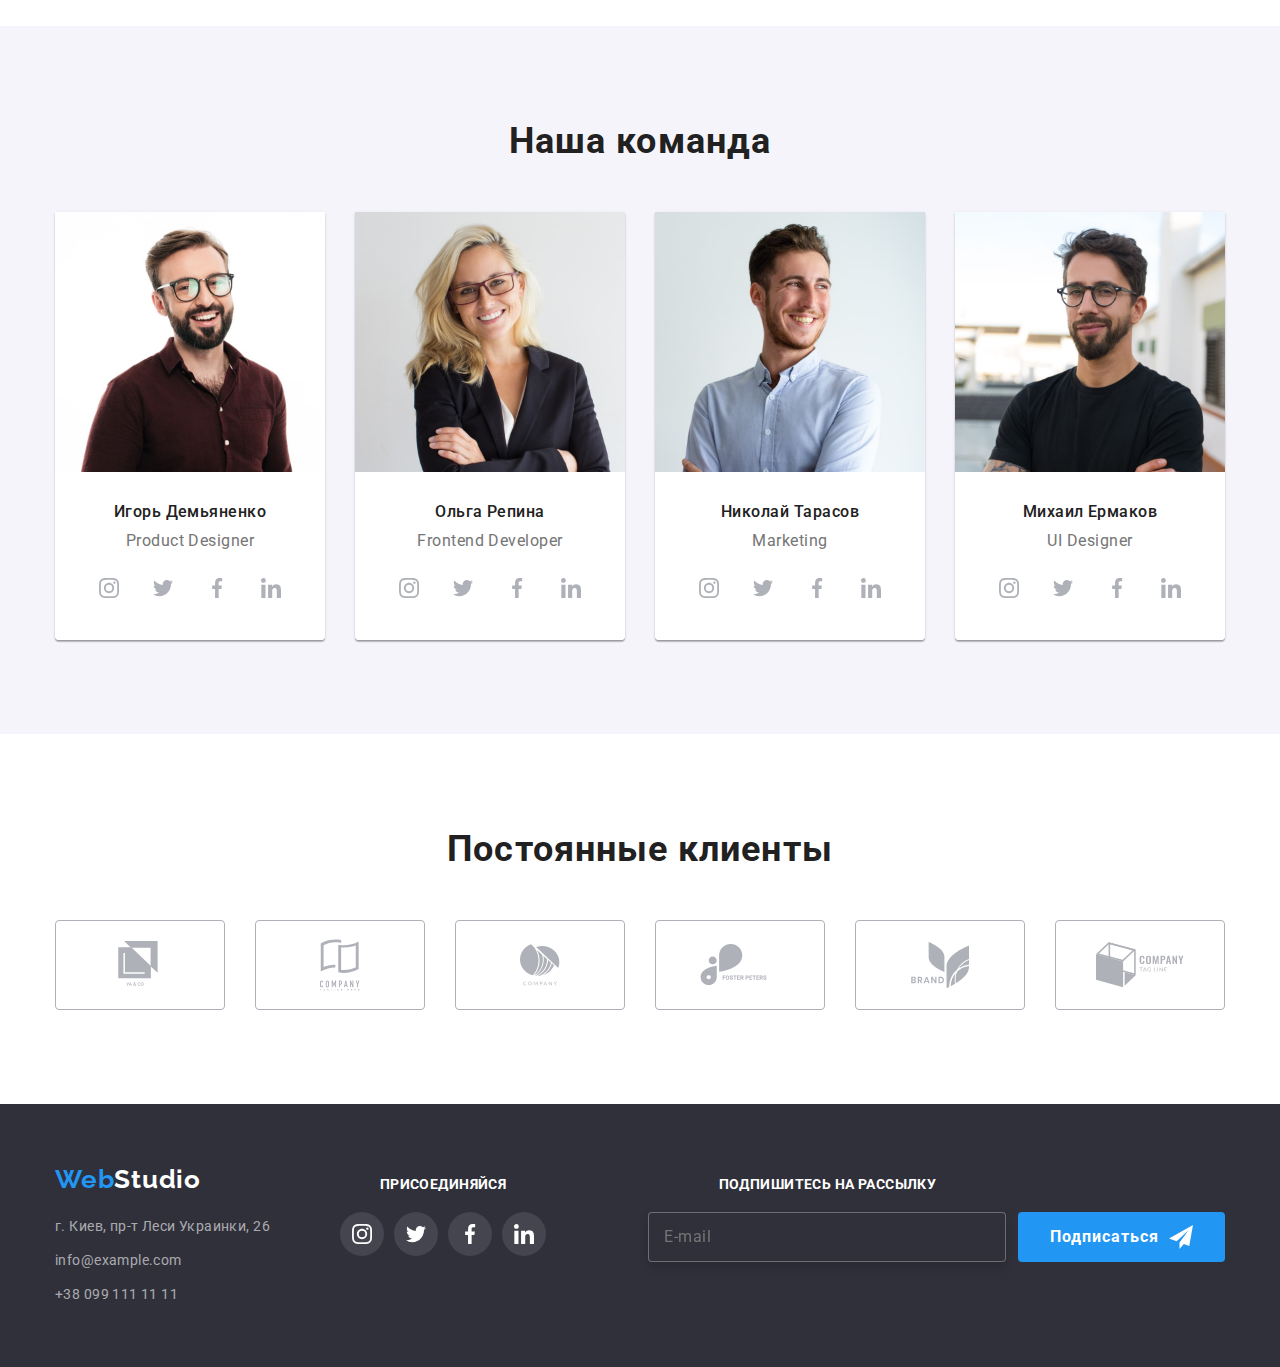
==== commit 84309476: "Полностью адаптировал под все устройства, переверстал хедер" ====
--- a/index.html
+++ b/index.html
@@ -16,14 +16,20 @@
         <div class="container header__container">
             <nav class="navigation header__navigation">
                 <a class="logo navigation__logo link" href="./index.html" aria-label="логотип вебстудио"><span class="logo-part">Web</span>Studio</a>
-                <button type="button" class="header__menu-btn is-open" aria-expanded="true" data-menu-button>
+                <button 
+                    type="button" 
+                    class="header__menu-btn" 
+                    aria-expanded="true" 
+                    aria-controls="menu-container" 
+                    data-menu-button
+                >
                     <svg width="40" height="40" aria-label="Переключатель мобильного меню">
                         <use class="icon-close" href="./imeges/sprite.svg#close40px"></use>
                         <use class="icon-menu" href="./imeges/sprite.svg#menu40px"></use>
                     </svg>
                 </button>
             
-                <div class="menu-container">
+                <div class="menu-container" id="menu-container" data-menu>
                     <ul class="navigation__list list">
                         <li class="navigation__item">
                             <a class="navigation__link navigation__link--active link" href="./index.html">Студия</a>
--- a/css/main.min.css
+++ b/css/main.min.css
@@ -1,2 +1,2 @@
-:root{--main-font: "Roboto", sans-serif;--secondary-font: "Raleway", sans-serif}.visually-hidden{position:absolute;width:1px;height:1px;margin:-1px;border:0;padding:0;white-space:nowrap;clip-path:inset(100%);clip:rect(0 0 0 0);overflow:hidden}*,*::before,*::after{margin:0;padding:0}body{font-family:var(--main-font);font-style:normal;color:#757575;background-color:#ffffff}.list{list-style:none}.link{text-decoration:none}.address{font-style:normal}.button{padding:10px 32px;font-family:var(--main-font);font-style:normal;font-weight:700;font-size:16px;line-height:1.875;letter-spacing:0.06em;color:#fff;background:#2196F3;border-radius:4px;border-style:none;cursor:pointer;transition-property:color, background-color;transition-duration:250ms;transition-timing-function:cubic-bezier(0.4, 0, 0.2, 1)}img{display:block;max-width:100%;height:auto}.container{padding:60px 15px;margin-right:auto;margin-left:auto}@media screen and (min-width: 480px){.container{width:480px}}@media screen and (min-width: 768px){.container{width:768px}}@media screen and (min-width: 1200px){.container{width:1200px;padding-top:94px;padding-bottom:94px}}.logo{font-family:var(--secondary-font);font-weight:700;font-size:24px;line-height:1.167;letter-spacing:0.03em;color:#000000}.logo-part{color:#2196F3}.logo--dark-theme{display:inline-block;margin-bottom:20px;color:#fff}@media screen and (min-width: 1200px){.logo{font-size:26px;line-height:1.192}}.section-title{margin-bottom:30px;font-weight:700;font-size:28px;line-height:1.179;text-align:center;letter-spacing:0.03em;color:#212121}@media screen and (min-width: 1200px){.section-title{margin-bottom:50px;font-size:36px;line-height:1.167}}.backdrop{position:fixed;top:0;left:0;width:100%;height:100%;z-index:1;background-color:rgba(0,0,0,0.2);transition-property:opacity;transition-duration:250ms;transition-timing-function:cubic-bezier(0.4, 0, 0.2, 1)}.backdrop.is-hidden{opacity:0;pointer-events:none}.backdrop.is-hidden .modal{transform:translate(-50%, -50%) scale(0.1)}.modal{position:absolute;top:50%;left:50%;width:100%;padding:40px;z-index:2;transform:translate(-50%, -50%) scale(1) rotate(360deg);transition-property:transform;transition-duration:500ms;transition-timing-function:linear;background-color:#FFFFFF;box-shadow:0px 1px 3px rgba(0,0,0,0.12),0px 1px 1px rgba(0,0,0,0.14),0px 2px 1px rgba(0,0,0,0.2);border-radius:4px}@media screen and (min-width: 480px){.modal{width:450px}}@media screen and (min-width: 1200px){.modal{min-width:528px;min-height:580px}}.modal__btn{display:block;padding:10px 55px;margin:auto}.button-close{position:absolute;top:8px;right:8px;display:flex;justify-content:center;align-items:center;width:30px;height:30px;background-color:#fff;border:1px solid rgba(0,0,0,0.1);border-radius:50%;cursor:pointer;transition-property:fill;transition-duration:250ms;transition-timing-function:cubic-bezier(0.4, 0, 0.2, 1)}.button-close:hover,.button-close:focus{fill:#2196F3}.form-title{margin-bottom:12px;font-size:20px;line-height:1.5;text-align:center;letter-spacing:0.03em;color:#212121}@media screen and (min-width: 1200px){.form-title{line-height:1.15}}.form-field{display:block;position:relative;margin-bottom:10px;font-size:12px;line-height:1.167;letter-spacing:0.01em}.form-field_notmargin{margin:0}.form-input,.form-comment{margin-top:4px;display:block;width:100%;font-size:14px;line-height:1.143;letter-spacing:0.01em;border:1px solid rgba(33,33,33,0.2);border-radius:4px;transition-property:border-color;transition-duration:250ms;transition-timing-function:cubic-bezier(0.4, 0, 0.2, 1)}.form-input:focus,.form-input:hover,.form-comment:focus,.form-comment:hover{border:1px solid #2196F3;outline:none}.form-input:not(:placeholder-shown),.form-comment:not(:placeholder-shown){border:1px solid #2196F3;outline:none}@media screen and (min-width: 1200px){.form-input,.form-comment{font-size:12px;line-height:1.167}}.form-input{padding-top:11px;padding-right:12px;padding-bottom:11px;padding-left:42px}.form-comment{padding:12px 16px;resize:none}.form-comment::placeholder{font-size:14px;line-height:1.143;letter-spacing:0.01em;color:rgba(117,117,117,0.5)}.form-icon-svg{position:absolute;bottom:11px;left:12px;transition-property:fill;transition-duration:250ms;transition-timing-function:cubic-bezier(0.4, 0, 0.2, 1)}.form-input:focus+.form-icon-svg,.form-input:hover+.form-icon-svg{fill:#2196F3}.form-input:not(:placeholder-shown)+.form-icon-svg{fill:#2196F3}.form-checkbox{display:flex;align-items:center;justify-content:center;text-align:center;margin-top:20px;margin-bottom:30px;font-size:12px;line-height:1.167;letter-spacing:0.03em;cursor:pointer}@media screen and (min-width: 1200px){.form-checkbox{font-size:14px;line-height:1.714}}.form-checkbox-input{-webkit-appearance:none;-moz-appearance:none;appearance:none;position:absolute}.form-checkbox-input-link{font-size:12px;line-height:1.167;letter-spacing:0.03em;text-decoration-line:underline;color:#2196F3}@media screen and (min-width: 1200px){.form-checkbox-input-link{font-size:14px;line-height:1.714}}.checkbox-icon{display:inline-block;width:16px;height:15px;margin-right:8px;border:2px solid #000000;border-radius:2px;transition-property:background-color, border-color;transition-duration:250ms;transition-timing-function:cubic-bezier(0.4, 0, 0.2, 1)}.form-checkbox-input:checked+.checkbox-icon{background-color:#2196F3;background-image:url(../imeges/modal/icon-check.svg);background-size:contain;background-origin:border-box;border-color:#2196F3}.icon-link{display:flex;align-items:center;justify-content:center;width:44px;height:44px;border-radius:50%;background-color:#FFFFFF;fill:#AFB1B8;transition-property:background-color, fill;transition-duration:250ms;transition-timing-function:cubic-bezier(0.4, 0, 0.2, 1)}.icon-link:hover,.icon-link:focus{background-color:#2196F3;fill:#fff}@media screen and (max-width: 767px){.menu-container{position:absolute;top:60px;left:0;padding-top:60px;padding-bottom:60px;text-align:center;width:100%;z-index:2;background-color:#FFFFFF;box-shadow:0px 4px 8px rgba(0,0,0,0.04),0px 2px 4px rgba(0,0,0,0.08),0px 1px 3px rgba(0,0,0,0.16);transform:translatey(-130%);transition-property:transform;transition-duration:250ms;transition-timing-function:cubic-bezier(0.4, 0, 0.2, 1)}}@media screen and (min-width: 768px){.menu-container{display:flex;align-items:center;justify-content:space-between}}@media screen and (max-width: 767px){.header{border-bottom:1px solid #ECECEC}}.header__container{position:relative;padding-top:0;padding-bottom:0}@media screen and (min-width: 768px){.header__container{padding-top:0;padding-bottom:0}}@media screen and (min-width: 768px){.header__container{display:flex;align-items:center}}.header__navigation{display:flex;align-items:center;justify-content:space-between;min-height:60px}.header__menu-btn{display:inline-flex;margin:0;padding:0;border:none;background-color:transparent;transition-property:fill;transition-duration:250ms;transition-timing-function:cubic-bezier(0.4, 0, 0.2, 1)}.header__menu-btn:hover,.header__menu-btn:focus{fill:#2196F3}@media screen and (min-width: 768px){.header__menu-btn{display:none}}.header__menu-btn .icon-close{display:none}.header__menu-btn.is-open .icon-close{display:block}.header__menu-btn.is-open .icon-menu{display:none}.header__menu-btn.is-open+.menu-container{transform:translatey(0)}.header__address{display:inline-block}@media screen and (max-width: 767px){.navigation__list{margin-bottom:60px}}@media screen and (max-width: 767px){.navigation__item:not(:last-child){margin-bottom:40px}}.navigation__link,.address__link{font-weight:500;font-size:18px;line-height:1.167;letter-spacing:0.02em;transition-property:color;transition-duration:250ms;transition-timing-function:cubic-bezier(0.4, 0, 0.2, 1)}.navigation__link:hover,.navigation__link:focus,.address__link:hover,.address__link:focus{color:#2196F3;fill:#2196F3}@media screen and (min-width: 1200px){.navigation__link,.address__link{font-size:14px;line-height:1.143}}.navigation__link{display:inline-block;color:#212121}@media screen and (min-width: 768px){.navigation__link{display:block;padding-top:30px;padding-bottom:30px}}.navigation__link--active{color:#2196F3;position:relative}.navigation__link--active::after{display:block;position:absolute;bottom:-8px;content:"";width:100%;height:4px;background-color:#2196F3;border-radius:2px}@media screen and (min-width: 768px){.navigation__link--active::after{bottom:0px}}.address__link{display:flex;align-items:center;color:#757575;fill:#757575}.address__item{display:block;text-align:center}@media screen and (max-width: 767px){.address__item:not(:last-child){margin-bottom:16px}}@media screen and (min-width: 768px) and (max-width: 1199px){.address__item:not(:last-child){margin-bottom:10px}}@media screen and (min-width: 1200px){.address__item:not(:last-child){margin-right:50px}}.address__icon{margin-right:10px}.main-section{background-image:linear-gradient(rgba(47,48,58,0.4), rgba(47,48,58,0.4)),url(../imeges/hero/bg.jpg);background-repeat:no-repeat;background-size:cover}.main-section .container{padding-top:118px;padding-bottom:118PX;text-align:center}@media screen and (min-width: 1200px){.main-section .container{padding-top:200px;padding-bottom:200PX}}.main-section-title{margin-bottom:30px;font-weight:900;font-size:26px;line-height:1.615;text-align:center;letter-spacing:0.06em;text-transform:uppercase;color:#fff}@media screen and (min-width: 1200px){.main-section-title{font-size:44px;line-height:1.364}}.hero-btn{display:inline-block}.hero-btn:hover,.hero-btn:focus{color:#212121;background-color:#fff}@media screen and (min-width: 768px){.adventages-list{display:flex;flex-wrap:wrap;justify-content:space-between}}@media screen and (min-width: 1200px){.adventages-list{flex-wrap:nowrap}}@media screen and (max-width: 767px){.adventages-list-item:not(:last-child){margin-bottom:30px}}@media screen and (min-width: 768px){.adventages-list-item{width:calc((100% - 30px) / 2)}.adventages-list-item:nth-child(-n+2){margin-bottom:30px}.adventages-list-item:not(:nth-child(2n)){margin-right:30px}}@media screen and (min-width: 1200px){.adventages-list-item{width:calc((100% - 90px) / 4)}.adventages-list-item:not(:last-child){margin-right:30px}}.adventages-list-item::before{display:block;content:"";width:100%;height:120px;margin-bottom:30px;background-color:#F5F4FA;border-radius:4px;background-position:center;background-repeat:no-repeat}.adventages-list-item:first-child::before{background-image:url(../imeges/our-advantages/antenna.svg)}.adventages-list-item:nth-child(2)::before{background-image:url(../imeges/our-advantages/clock.svg)}.adventages-list-item:nth-child(3)::before{background-image:url(../imeges/our-advantages/diagram.svg)}.adventages-list-item:last-child::before{background-image:url(../imeges/our-advantages/astronaut.svg)}.adventages-subtitle{margin-bottom:10px;font-weight:700;font-size:14px;line-height:1.143;letter-spacing:0.03em;text-transform:uppercase;color:#212121}@media screen and (max-width: 767px){.adventages-subtitle{text-align:center}}.adventages-text{font-size:14px;line-height:1.714;letter-spacing:0.03em}@media screen and (max-width: 1199px){.what-are-we-doing-section{display:none}}.what-are-we-doing-section .container{padding-top:0}.we-doing-list{display:flex;justify-content:space-between}.we-doing-item{position:relative}.we-doing-item:not(:last-child){margin-right:30px}.we-doing-description{position:absolute;bottom:0;width:100%;padding:27px 82px;font-weight:700;font-size:14px;line-height:1.143;letter-spacing:0.03em;text-transform:uppercase;color:#fff;background-color:rgba(47,48,58,0.8)}.our-team-section{background-color:#F5F4FA}.our-team-section .icon-list{width:206px;display:inline-flex;justify-content:space-between;text-align:center}@media screen and (min-width: 768px){.our-team-list{display:flex;flex-wrap:wrap}}@media screen and (min-width: 1200px){.our-team-list{justify-content:space-between}}@media screen and (max-width: 767px){.our-team-item:not(:last-child){margin-bottom:30px}}.our-team-item{overflow:hidden;border-bottom-right-radius:4px;border-bottom-left-radius:4px;box-shadow:0px 1px 3px rgba(0,0,0,0.12),0px 1px 1px rgba(0,0,0,0.14),0px 2px 1px rgba(0,0,0,0.2)}@media screen and (min-width: 768px) and (max-width: 1199px){.our-team-item{width:calc((100% - 30px) / 2)}.our-team-item:nth-child(-n+2){margin-bottom:30px}.our-team-item:not(:nth-child(2n)){margin-right:30px}}@media screen and (min-width: 1200px){.our-team-item{width:270px}}.our-team-img{width:100%}.our-team-discription{padding-top:30px;padding-bottom:24px;background-color:#fff;text-align:center}@media screen and (min-width: 1200px){.our-team-discription{padding:30px}}.our-team-subtitle,.our-team-text{font-size:16px;line-height:1.188;letter-spacing:0.03em}.our-team-subtitle{margin-bottom:10px;font-weight:500;color:#212121}.our-team-text{margin-bottom:16px}.clients-list{display:flex;flex-wrap:wrap}@media screen and (min-width: 1200px){.clients-list{justify-content:space-between}}@media screen and (max-width: 767px){.clients-item{width:calc((100% - 30px) / 2)}.clients-item:nth-child(-n+4){margin-bottom:30px}.clients-item:not(:nth-child(2n)){margin-right:30px}}@media screen and (min-width: 768px) and (max-width: 1199px){.clients-item{width:calc((100% - 60px) / 3)}.clients-item:nth-child(-n+3){margin-bottom:30px}.clients-item:not(:nth-child(3n)){margin-right:30px}}.clients-link{display:flex;align-items:center;justify-content:center;height:90px;fill:#AFB1B8;border:1px solid #AFB1B8;box-sizing:border-box;border-radius:4px;transition-property:border, fill;transition-duration:250ms;transition-timing-function:cubic-bezier(0.4, 0, 0.2, 1)}.clients-link:hover,.clients-link:focus{border:1px solid #2196F3;fill:#2196F3}@media screen and (min-width: 1200px){.clients-link{width:170px}}.footer{background:#2F303A}.footer__container{padding-top:60px;padding-bottom:60px;text-align:center}@media screen and (min-width: 1200px){.footer__container{display:flex;align-items:flex-start;justify-content:space-between}}@media screen and (min-width: 768px){.footer__desc{display:flex;justify-content:space-between}}@media screen and (max-width: 1199px){.footer__desc{margin-bottom:60px}}@media screen and (min-width: 768px) and (max-width: 1199px){.footer__desc{padding-left:76px;padding-right:89px}}@media screen and (max-width: 767px){.footer__contacts{margin-bottom:60px}}@media screen and (min-width: 1200px){.footer__contacts{text-align:start;margin-right:70px}}.footer__list__item:not(:last-child){margin-bottom:8px}@media screen and (min-width: 1200px){.footer__list__item:not(:last-child){margin-bottom:10px}}.footer__list__link{font-size:14px;line-height:1.714;letter-spacing:0.03em;color:rgba(255,255,255,0.6);transition-property:color;transition-duration:250ms;transition-timing-function:cubic-bezier(0.4, 0, 0.2, 1)}.footer__list__link:hover,.footer__list__link:focus{color:#2196F3}@media screen and (min-width: 1200px){.footer__social__list{padding-top:12px}}.footer__subtitle,.footer__subscription-label{font-weight:700;font-size:14px;line-height:1.143;letter-spacing:0.03em;text-transform:uppercase;color:#fff}.footer__subtitle,.footer__subscription-desc{margin-bottom:20px}.footer__subscription-label{display:inline-block;margin-bottom:20px}@media screen and (min-width: 1200px){.footer__subscription-label{margin-bottom:0;margin-right:12px}}.footer__social__items{display:inline-flex;justify-content:space-between;text-align:center;width:206px}.footer__social__item:not(:last-child){margin-right:10px}.footer__icon-link{background-color:rgba(255,255,255,0.1);fill:#fff}.footer__icon-link:hover,.footer__icon-link:focus{background-color:#2196F3}@media screen and (min-width: 1200px){.footer__subscription{padding-top:12px}}@media screen and (min-width: 1200px){.footer__subscription-form{display:flex;align-items:flex-end}}.footer__subscription-input{display:block;width:358px;height:50px;padding:16px 15px;font-size:16px;line-height:1.250;letter-spacing:0.03em;color:#fff;background-color:#2F303A;border:1px solid rgba(255,255,255,0.3);filter:drop-shadow(0px 4px 4px rgba(0,0,0,0.15));border-radius:4px}.footer__button{display:flex;align-items:center;height:50px;margin-right:auto;margin-left:auto}.footer__button:hover,.footer__button:focus{color:#212121;background-color:#FFFFFF}.footer__button-svg{margin-left:10px;fill:#FFFFFF;transition-property:fill;transition-duration:250ms;transition-timing-function:cubic-bezier(0.4, 0, 0.2, 1)}.footer__button:hover .footer__button-svg,.footer__button:focus .footer__button-svg{fill:#212121}
+:root{--main-font: "Roboto", sans-serif;--secondary-font: "Raleway", sans-serif}.visually-hidden{position:absolute;width:1px;height:1px;margin:-1px;border:0;padding:0;white-space:nowrap;clip-path:inset(100%);clip:rect(0 0 0 0);overflow:hidden}*,*::before,*::after{margin:0;padding:0}body{font-family:var(--main-font);font-style:normal;color:#757575;background-color:#ffffff}.list{list-style:none}.link{text-decoration:none}.address{font-style:normal}.button{padding:10px 32px;font-family:var(--main-font);font-style:normal;font-weight:700;font-size:16px;line-height:1.875;letter-spacing:0.06em;color:#fff;background:#2196F3;border-radius:4px;border-style:none;cursor:pointer;transition-property:color, background-color;transition-duration:250ms;transition-timing-function:cubic-bezier(0.4, 0, 0.2, 1)}img{display:block;max-width:100%;height:auto}.container{padding:60px 15px;margin-right:auto;margin-left:auto}@media screen and (min-width: 480px){.container{width:480px}}@media screen and (min-width: 768px){.container{width:768px}}@media screen and (min-width: 1200px){.container{width:1200px;padding-top:94px;padding-bottom:94px}}.logo{font-family:var(--secondary-font);font-weight:700;font-size:24px;line-height:1.167;letter-spacing:0.03em;color:#000000}.logo-part{color:#2196F3}.logo--dark-theme{display:inline-block;margin-bottom:20px;color:#fff}@media screen and (min-width: 1200px){.logo{font-size:26px;line-height:1.192}}.section-title{margin-bottom:30px;font-weight:700;font-size:28px;line-height:1.179;text-align:center;letter-spacing:0.03em;color:#212121}@media screen and (min-width: 1200px){.section-title{margin-bottom:50px;font-size:36px;line-height:1.167}}.backdrop{position:fixed;top:0;left:0;width:100%;height:100%;z-index:1;background-color:rgba(0,0,0,0.2);transition-property:opacity;transition-duration:250ms;transition-timing-function:cubic-bezier(0.4, 0, 0.2, 1)}.backdrop.is-hidden{opacity:0;pointer-events:none}.backdrop.is-hidden .modal{transform:translate(-50%, -50%) scale(0.1)}.modal{position:absolute;top:50%;left:50%;width:100%;padding:40px;z-index:2;transform:translate(-50%, -50%) scale(1) rotate(360deg);transition-property:transform;transition-duration:500ms;transition-timing-function:linear;background-color:#FFFFFF;box-shadow:0px 1px 3px rgba(0,0,0,0.12),0px 1px 1px rgba(0,0,0,0.14),0px 2px 1px rgba(0,0,0,0.2);border-radius:4px}@media screen and (min-width: 480px){.modal{width:450px}}@media screen and (min-width: 1200px){.modal{min-width:528px;min-height:580px}}.modal__btn{display:block;padding:10px 55px;margin:auto}.button-close{position:absolute;top:8px;right:8px;display:flex;justify-content:center;align-items:center;width:30px;height:30px;background-color:#fff;border:1px solid rgba(0,0,0,0.1);border-radius:50%;cursor:pointer;transition-property:fill;transition-duration:250ms;transition-timing-function:cubic-bezier(0.4, 0, 0.2, 1)}.button-close:hover,.button-close:focus{fill:#2196F3}.form-title{margin-bottom:12px;font-size:20px;line-height:1.5;text-align:center;letter-spacing:0.03em;color:#212121}@media screen and (min-width: 1200px){.form-title{line-height:1.15}}.form-field{display:block;position:relative;margin-bottom:10px;font-size:12px;line-height:1.167;letter-spacing:0.01em}.form-field_notmargin{margin:0}.form-input,.form-comment{margin-top:4px;display:block;width:100%;font-size:14px;line-height:1.143;letter-spacing:0.01em;border:1px solid rgba(33,33,33,0.2);border-radius:4px;transition-property:border-color;transition-duration:250ms;transition-timing-function:cubic-bezier(0.4, 0, 0.2, 1)}.form-input:focus,.form-input:hover,.form-comment:focus,.form-comment:hover{border:1px solid #2196F3;outline:none}.form-input:not(:placeholder-shown),.form-comment:not(:placeholder-shown){border:1px solid #2196F3;outline:none}@media screen and (min-width: 1200px){.form-input,.form-comment{font-size:12px;line-height:1.167}}.form-input{padding-top:11px;padding-right:12px;padding-bottom:11px;padding-left:42px}.form-comment{padding:12px 16px;resize:none}.form-comment::placeholder{font-size:14px;line-height:1.143;letter-spacing:0.01em;color:rgba(117,117,117,0.5)}.form-icon-svg{position:absolute;bottom:11px;left:12px;transition-property:fill;transition-duration:250ms;transition-timing-function:cubic-bezier(0.4, 0, 0.2, 1)}.form-input:focus+.form-icon-svg,.form-input:hover+.form-icon-svg{fill:#2196F3}.form-input:not(:placeholder-shown)+.form-icon-svg{fill:#2196F3}.form-checkbox{display:flex;align-items:center;justify-content:center;text-align:center;margin-top:20px;margin-bottom:30px;font-size:12px;line-height:1.167;letter-spacing:0.03em;cursor:pointer}@media screen and (min-width: 1200px){.form-checkbox{font-size:14px;line-height:1.714}}.form-checkbox-input{-webkit-appearance:none;-moz-appearance:none;appearance:none;position:absolute}.form-checkbox-input-link{font-size:12px;line-height:1.167;letter-spacing:0.03em;text-decoration-line:underline;color:#2196F3}@media screen and (min-width: 1200px){.form-checkbox-input-link{font-size:14px;line-height:1.714}}.checkbox-icon{display:inline-block;width:16px;height:15px;margin-right:8px;border:2px solid #000000;border-radius:2px;transition-property:background-color, border-color;transition-duration:250ms;transition-timing-function:cubic-bezier(0.4, 0, 0.2, 1)}.form-checkbox-input:checked+.checkbox-icon{background-color:#2196F3;background-image:url(../imeges/modal/icon-check.svg);background-size:contain;background-origin:border-box;border-color:#2196F3}.icon-link{display:flex;align-items:center;justify-content:center;width:44px;height:44px;border-radius:50%;background-color:#FFFFFF;fill:#AFB1B8;transition-property:background-color, fill;transition-duration:250ms;transition-timing-function:cubic-bezier(0.4, 0, 0.2, 1)}.icon-link:hover,.icon-link:focus{background-color:#2196F3;fill:#fff}@media screen and (max-width: 767px){.menu-container{position:absolute;top:100%;left:0;padding-top:60px;padding-bottom:60px;text-align:center;width:100%;z-index:2;background-color:#FFFFFF;box-shadow:0px 4px 8px rgba(0,0,0,0.04),0px 2px 4px rgba(0,0,0,0.08),0px 1px 3px rgba(0,0,0,0.16);transform:translatey(-130%);transition-property:transform;transition-duration:250ms;transition-timing-function:cubic-bezier(0.4, 0, 0.2, 1)}.menu-container.is-open{transform:translatey(0)}}@media screen and (min-width: 768px){.menu-container{display:flex;align-items:center;justify-content:space-between;width:100%}}@media screen and (max-width: 767px){.header{position:relative;border-bottom:1px solid #ECECEC}}.header__container{padding-top:0;padding-bottom:0}.header__navigation{display:flex;align-items:center}@media screen and (max-width: 767px){.header__navigation{justify-content:space-between;min-height:60px}}@media screen and (min-width: 768px){.header__navigation{min-height:80px}}.header__menu-btn{display:inline-flex;margin:0;padding:0;border:none;background-color:transparent;transition-property:fill;transition-duration:250ms;transition-timing-function:cubic-bezier(0.4, 0, 0.2, 1)}.header__menu-btn:hover,.header__menu-btn:focus{fill:#2196F3}@media screen and (min-width: 768px){.header__menu-btn{display:none}}.header__menu-btn .icon-close{display:none}.header__menu-btn.is-open .icon-close{display:block}.header__menu-btn.is-open .icon-menu{display:none}@media screen and (min-width: 768px){.navigation__logo{margin-right:88px}}@media screen and (min-width: 1200px){.navigation__logo{margin-right:94px}}@media screen and (max-width: 767px){.navigation__list{margin-bottom:60px}}@media screen and (min-width: 768px){.navigation__list{display:flex}}@media screen and (min-width: 1200px){.address__list{display:flex}}@media screen and (max-width: 767px){.navigation__item:not(:last-child){margin-bottom:40px}}@media screen and (min-width: 768px){.navigation__item:not(:last-child){margin-right:50px}}.navigation__link,.address__link{font-weight:500;font-size:18px;line-height:1.167;letter-spacing:0.02em;transition-property:color;transition-duration:250ms;transition-timing-function:cubic-bezier(0.4, 0, 0.2, 1)}.navigation__link:hover,.navigation__link:focus,.address__link:hover,.address__link:focus{color:#2196F3;fill:#2196F3}@media screen and (min-width: 768px){.navigation__link,.address__link{font-size:14px;line-height:1.143}}.navigation__link{display:inline-block;color:#212121}@media screen and (min-width: 768px){.navigation__link{display:block;padding-top:32px;padding-bottom:32px}}.navigation__link--active{color:#2196F3;position:relative}.navigation__link--active::after{display:block;position:absolute;bottom:-8px;content:"";width:100%;height:4px;background-color:#2196F3;border-radius:2px}@media screen and (min-width: 768px){.navigation__link--active::after{bottom:0px}}.address__link{color:#757575;fill:#757575}@media screen and (min-width: 1200px){.address__link{display:flex;align-items:center}}@media screen and (max-width: 767px){.address__item:not(:last-child){margin-bottom:16px}}@media screen and (min-width: 768px) and (max-width: 1199px){.address__item:not(:last-child){margin-bottom:10px}}@media screen and (min-width: 1200px){.address__item:not(:last-child){margin-right:50px}}.address__icon{margin-right:10px}.main-section{background-image:linear-gradient(rgba(47,48,58,0.4), rgba(47,48,58,0.4)),url(../imeges/hero/bg.jpg);background-repeat:no-repeat;background-size:cover}.main-section .container{padding-top:118px;padding-bottom:118PX;text-align:center}@media screen and (min-width: 1200px){.main-section .container{padding-top:200px;padding-bottom:200PX}}.main-section-title{margin-bottom:30px;font-weight:900;font-size:26px;line-height:1.615;text-align:center;letter-spacing:0.06em;text-transform:uppercase;color:#fff}@media screen and (min-width: 1200px){.main-section-title{font-size:44px;line-height:1.364}}.hero-btn{display:inline-block}.hero-btn:hover,.hero-btn:focus{color:#212121;background-color:#fff}@media screen and (min-width: 768px){.adventages-list{display:flex;flex-wrap:wrap;justify-content:space-between}}@media screen and (min-width: 1200px){.adventages-list{flex-wrap:nowrap}}@media screen and (max-width: 767px){.adventages-list-item:not(:last-child){margin-bottom:30px}}@media screen and (min-width: 768px){.adventages-list-item{width:calc((100% - 30px) / 2)}.adventages-list-item:nth-child(-n+2){margin-bottom:30px}.adventages-list-item:not(:nth-child(2n)){margin-right:30px}}@media screen and (min-width: 1200px){.adventages-list-item{width:calc((100% - 90px) / 4)}.adventages-list-item:not(:last-child){margin-right:30px}}.adventages-list-item::before{display:block;content:"";width:100%;height:120px;margin-bottom:30px;background-color:#F5F4FA;border-radius:4px;background-position:center;background-repeat:no-repeat}.adventages-list-item:first-child::before{background-image:url(../imeges/our-advantages/antenna.svg)}.adventages-list-item:nth-child(2)::before{background-image:url(../imeges/our-advantages/clock.svg)}.adventages-list-item:nth-child(3)::before{background-image:url(../imeges/our-advantages/diagram.svg)}.adventages-list-item:last-child::before{background-image:url(../imeges/our-advantages/astronaut.svg)}.adventages-subtitle{margin-bottom:10px;font-weight:700;font-size:14px;line-height:1.143;letter-spacing:0.03em;text-transform:uppercase;color:#212121}@media screen and (max-width: 767px){.adventages-subtitle{text-align:center}}.adventages-text{font-size:14px;line-height:1.714;letter-spacing:0.03em}@media screen and (max-width: 1199px){.what-are-we-doing-section{display:none}}.what-are-we-doing-section .container{padding-top:0}.we-doing-list{display:flex;justify-content:space-between}.we-doing-item{position:relative}.we-doing-item:not(:last-child){margin-right:30px}.we-doing-description{position:absolute;bottom:0;width:100%;padding:27px 82px;font-weight:700;font-size:14px;line-height:1.143;letter-spacing:0.03em;text-transform:uppercase;color:#fff;background-color:rgba(47,48,58,0.8)}.our-team-section{background-color:#F5F4FA}.our-team-section .icon-list{width:206px;display:inline-flex;justify-content:space-between;text-align:center}@media screen and (min-width: 768px){.our-team-list{display:flex;flex-wrap:wrap}}@media screen and (min-width: 1200px){.our-team-list{justify-content:space-between}}@media screen and (max-width: 767px){.our-team-item:not(:last-child){margin-bottom:30px}}.our-team-item{overflow:hidden;border-bottom-right-radius:4px;border-bottom-left-radius:4px;box-shadow:0px 1px 3px rgba(0,0,0,0.12),0px 1px 1px rgba(0,0,0,0.14),0px 2px 1px rgba(0,0,0,0.2)}@media screen and (min-width: 768px) and (max-width: 1199px){.our-team-item{width:calc((100% - 30px) / 2)}.our-team-item:nth-child(-n+2){margin-bottom:30px}.our-team-item:not(:nth-child(2n)){margin-right:30px}}@media screen and (min-width: 1200px){.our-team-item{width:270px}}.our-team-img{width:100%}.our-team-discription{padding-top:30px;padding-bottom:24px;background-color:#fff;text-align:center}@media screen and (min-width: 1200px){.our-team-discription{padding:30px}}.our-team-subtitle,.our-team-text{font-size:16px;line-height:1.188;letter-spacing:0.03em}.our-team-subtitle{margin-bottom:10px;font-weight:500;color:#212121}.our-team-text{margin-bottom:16px}.clients-list{display:flex;flex-wrap:wrap}@media screen and (min-width: 1200px){.clients-list{justify-content:space-between}}@media screen and (max-width: 767px){.clients-item{width:calc((100% - 30px) / 2)}.clients-item:nth-child(-n+4){margin-bottom:30px}.clients-item:not(:nth-child(2n)){margin-right:30px}}@media screen and (min-width: 768px) and (max-width: 1199px){.clients-item{width:calc((100% - 60px) / 3)}.clients-item:nth-child(-n+3){margin-bottom:30px}.clients-item:not(:nth-child(3n)){margin-right:30px}}.clients-link{display:flex;align-items:center;justify-content:center;height:90px;fill:#AFB1B8;border:1px solid #AFB1B8;box-sizing:border-box;border-radius:4px;transition-property:border, fill;transition-duration:250ms;transition-timing-function:cubic-bezier(0.4, 0, 0.2, 1)}.clients-link:hover,.clients-link:focus{border:1px solid #2196F3;fill:#2196F3}@media screen and (min-width: 1200px){.clients-link{width:170px}}.footer{background:#2F303A}.footer__container{padding-top:60px;padding-bottom:60px;text-align:center}@media screen and (min-width: 1200px){.footer__container{display:flex;align-items:flex-start;justify-content:space-between}}@media screen and (min-width: 768px){.footer__desc{display:flex;justify-content:space-between}}@media screen and (max-width: 1199px){.footer__desc{margin-bottom:60px}}@media screen and (min-width: 768px) and (max-width: 1199px){.footer__desc{padding-left:76px;padding-right:89px}}@media screen and (max-width: 767px){.footer__contacts{margin-bottom:60px}}@media screen and (min-width: 1200px){.footer__contacts{text-align:start;margin-right:70px}}.footer__list__item:not(:last-child){margin-bottom:8px}@media screen and (min-width: 1200px){.footer__list__item:not(:last-child){margin-bottom:10px}}.footer__list__link{font-size:14px;line-height:1.714;letter-spacing:0.03em;color:rgba(255,255,255,0.6);transition-property:color;transition-duration:250ms;transition-timing-function:cubic-bezier(0.4, 0, 0.2, 1)}.footer__list__link:hover,.footer__list__link:focus{color:#2196F3}@media screen and (min-width: 1200px){.footer__social__list{padding-top:12px}}.footer__subtitle,.footer__subscription-label{font-weight:700;font-size:14px;line-height:1.143;letter-spacing:0.03em;text-transform:uppercase;color:#fff}.footer__subtitle,.footer__subscription-desc{margin-bottom:20px}.footer__subscription-label{display:inline-block;margin-bottom:20px}@media screen and (min-width: 1200px){.footer__subscription-label{margin-bottom:0;margin-right:12px}}.footer__social__items{display:inline-flex;justify-content:space-between;text-align:center;width:206px}.footer__social__item:not(:last-child){margin-right:10px}.footer__icon-link{background-color:rgba(255,255,255,0.1);fill:#fff}.footer__icon-link:hover,.footer__icon-link:focus{background-color:#2196F3}@media screen and (min-width: 1200px){.footer__subscription{padding-top:12px}}@media screen and (min-width: 1200px){.footer__subscription-form{display:flex;align-items:flex-end}}.footer__subscription-input{display:block;width:358px;height:50px;padding:16px 15px;font-size:16px;line-height:1.250;letter-spacing:0.03em;color:#fff;background-color:#2F303A;border:1px solid rgba(255,255,255,0.3);filter:drop-shadow(0px 4px 4px rgba(0,0,0,0.15));border-radius:4px}.footer__button{display:flex;align-items:center;height:50px;margin-right:auto;margin-left:auto}.footer__button:hover,.footer__button:focus{color:#212121;background-color:#FFFFFF}.footer__button-svg{margin-left:10px;fill:#FFFFFF;transition-property:fill;transition-duration:250ms;transition-timing-function:cubic-bezier(0.4, 0, 0.2, 1)}.footer__button:hover .footer__button-svg,.footer__button:focus .footer__button-svg{fill:#212121}
 /*# sourceMappingURL=main.min.css.map */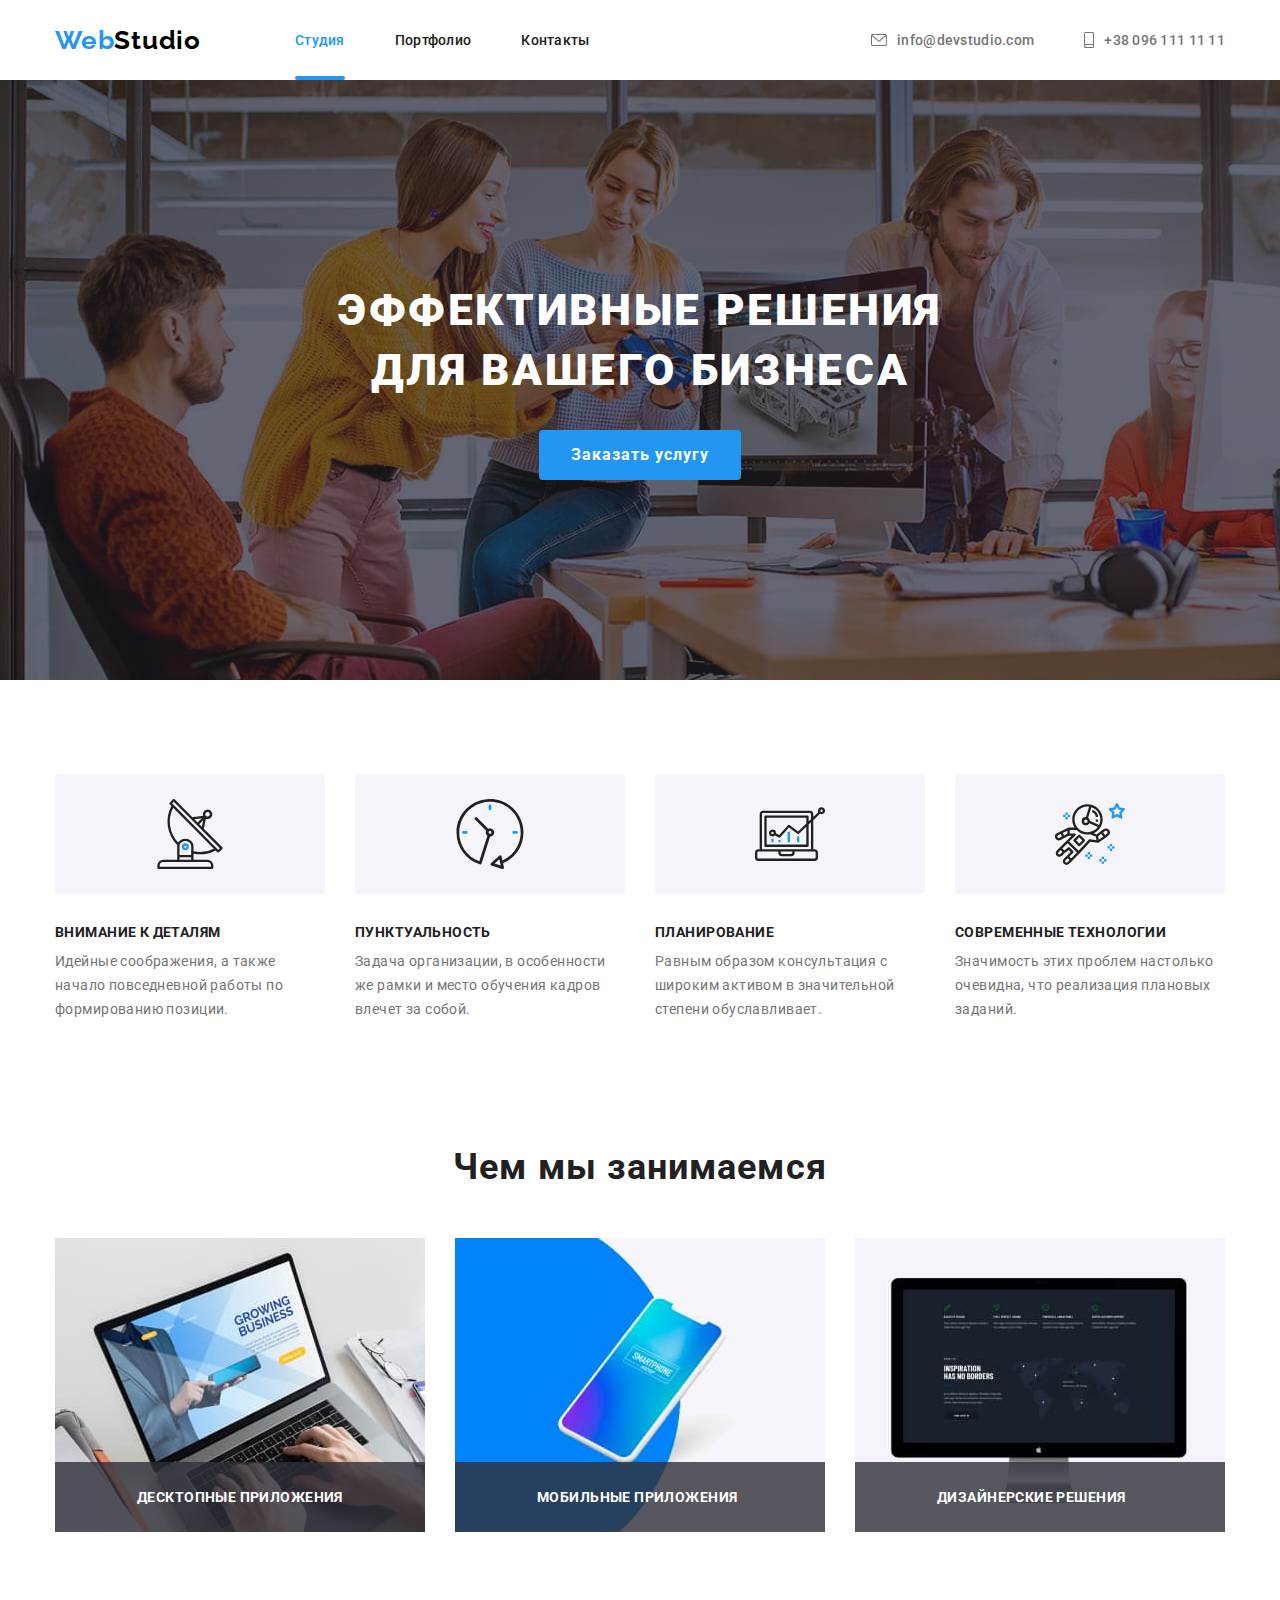
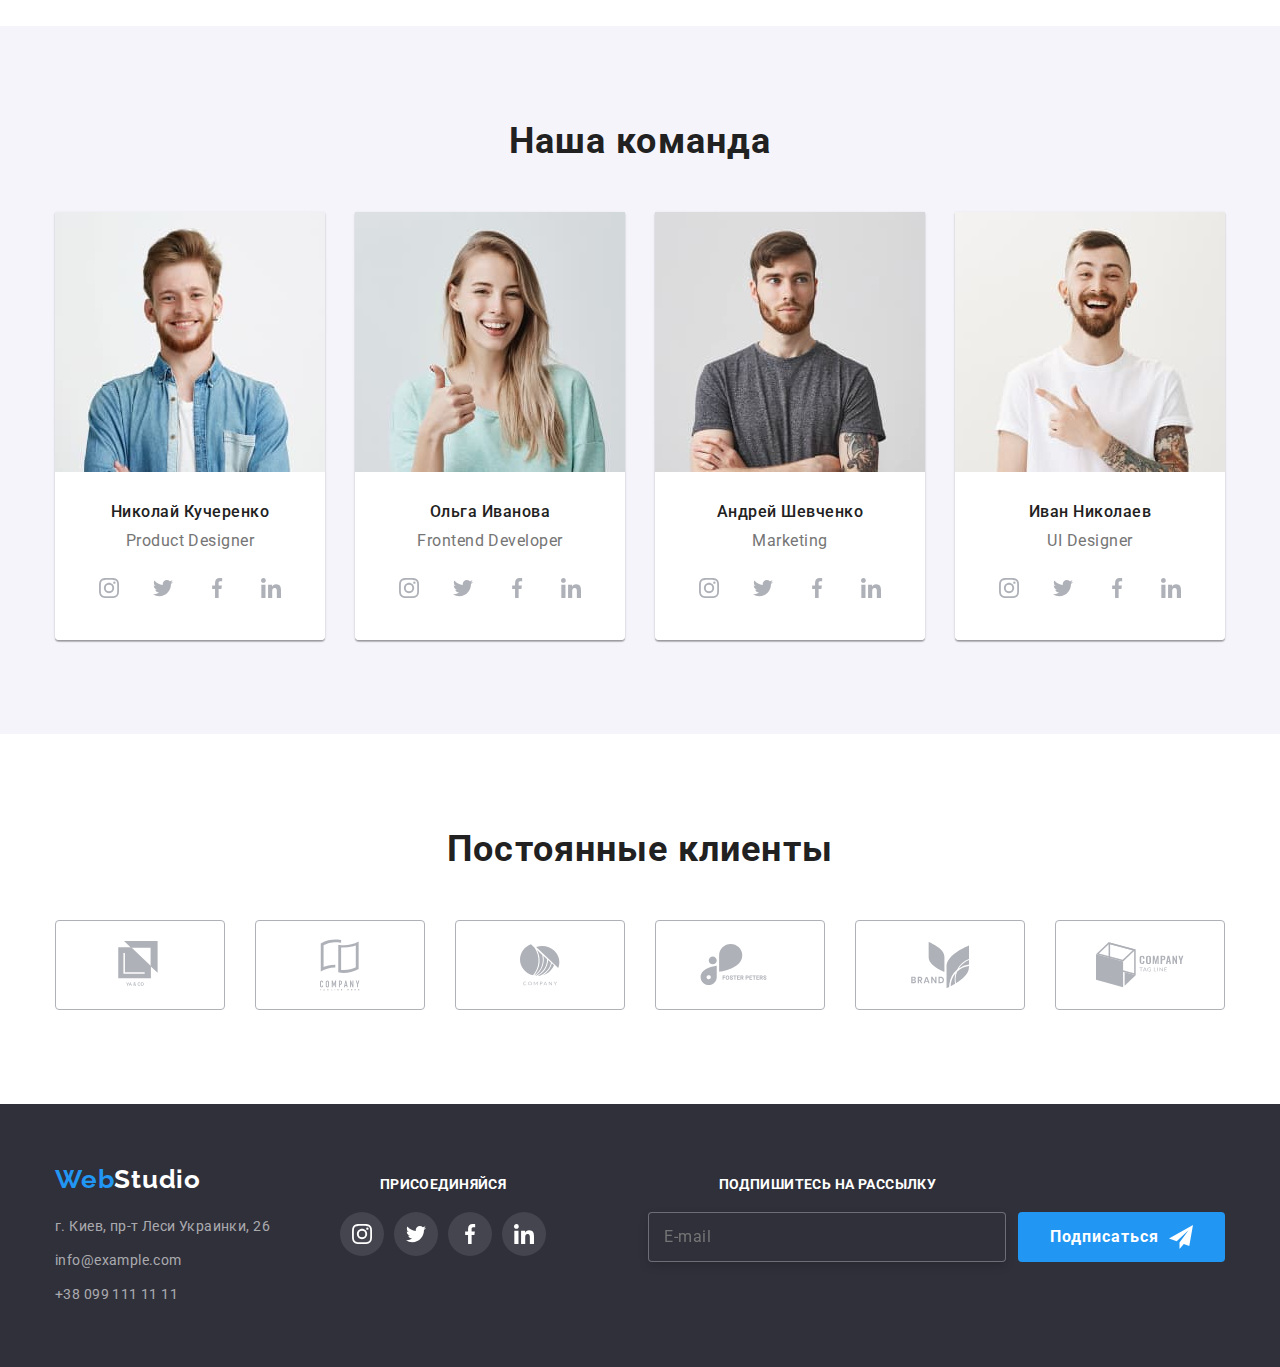
==== commit 230d994f: "Добавил картинки для адаптивного контента" ====
--- a/index.html
+++ b/index.html
@@ -107,15 +107,30 @@
                 <h2 class="section-title">Чем мы занимаемся</h2>
                 <ul class="we-doing-list list">
                     <li class="we-doing-item">
-                        <img class="we-doing-img" src="./imeges/what-are-we-doing/box-1.jpg" alt="Человек печатает на клавиатуре" width="370" height="294">
+                        <img class="we-doing-img" 
+                        srcset="
+                        ./imeges/what-are-we-doing/box-1@2x.jpg 2x"
+                        src="./imeges/what-are-we-doing/box-1@1x.jpg" 
+                        alt="Человек печатает на клавиатуре" width="370" height="294"
+                        >
                         <p class="we-doing-description">Десктопные приложения</p>
                     </li>
                     <li class="we-doing-item">
-                        <img class="we-doing-img" src="./imeges/what-are-we-doing/box-2.jpg" alt="Человек сидит за ноутбуком и держит телефон" width="370" height="294">
+                        <img class="we-doing-img" 
+                        srcset="
+                        ./imeges/what-are-we-doing/box-2@2x.jpg 2x"
+                        src="./imeges/what-are-we-doing/box-2@1x.jpg" 
+                        alt="Человек сидит за ноутбуком и держит телефон" width="370" height="294"
+                        >
                         <p class="we-doing-description">Мобильные приложения</p>
                     </li>
                     <li class="we-doing-item">
-                        <img class="we-doing-img" src="./imeges/what-are-we-doing/box-3.jpg" alt="Человек держит планшет" width="370" height="294">
+                        <img class="we-doing-img"
+                        srcset="
+                        ./imeges/what-are-we-doing/box-3@2x.jpg 2x" 
+                        src="./imeges/what-are-we-doing/box-3@1x.jpg" 
+                        alt="Человек держит планшет" width="370" height="294"
+                        >
                         <p class="we-doing-description">Дизайнерские решения</p>
                     </li>
                 </ul>
@@ -128,9 +143,14 @@
             <h2 class="section-title">Наша команда</h2>
             <ul class="our-team-list list">
                 <li class="our-team-item">
-                    <img class="our-team-img" src="./imeges/our-team/img-igor.jpg" alt="Мужчина в очках и сбородой" width="270" height="260">
+                    <img class="our-team-img" 
+                    srcset="
+                    ./imeges/our-team/nikolay@2x.jpg 2x"
+                    src="./imeges/our-team/nikolay@1x.jpg" 
+                    alt="Мужчина в очках и сбородой" width="270" height="260"
+                    >
                     <div class="our-team-discription">
-                        <h3 class="our-team-subtitle">Игорь Демьяненко</h3>
+                        <h3 class="our-team-subtitle">Николай Кучеренко</h3>
                         <p class="our-team-text" lang="en">Product Designer</p>
                         <ul class="icon-list list">
                             <li class="icon-item">
@@ -165,9 +185,14 @@
                     </div>
                 </li>
                 <li class="our-team-item">
-                    <img class="our-team-img" src="./imeges/our-team/img-olga.jpg" alt="Блондинка в очках" width="270" height="260">
+                    <img class="our-team-img"
+                    srcset="
+                    ./imeges/our-team/olga@2x.jpg 2x" 
+                    src="./imeges/our-team/olga@1x.jpg" 
+                    alt="Блондинка в очках" width="270" height="260"
+                    >
                     <div class="our-team-discription">
-                        <h3 class="our-team-subtitle">Ольга Репина</h3>
+                        <h3 class="our-team-subtitle">Ольга Иванова</h3>
                         <p class="our-team-text" lang="en">Frontend Developer</p>
                         <ul class="icon-list list">
                             <li class="icon-item">
@@ -202,9 +227,14 @@
                     </div>  
                 </li>
                 <li class="our-team-item">
-                    <img class="our-team-img" src="./imeges/our-team/img-nikolai.jpg" alt="Мужчина смотрит в сторону" width="270" height="260">
+                    <img class="our-team-img"
+                    srcset="
+                    ./imeges/our-team/andrey@2x.jpg 2x" 
+                    src="./imeges/our-team/andrey@1x.jpg" 
+                    alt="Мужчина смотрит в сторону" width="270" height="260"
+                    >
                     <div class="our-team-discription">
-                        <h3 class="our-team-subtitle">Николай Тарасов</h3>
+                        <h3 class="our-team-subtitle">Андрей Шевченко</h3>
                         <p class="our-team-text" lang="en">Marketing</p>
                         <ul class="icon-list list">
                             <li class="icon-item">
@@ -239,9 +269,14 @@
                     </div>
                 </li>
                 <li class="our-team-item">
-                    <img class="our-team-img" src="./imeges/our-team/img-mikhail.jpg" alt="Мужчина в очках и сбородой" width="270" height="260">
+                    <img class="our-team-img"
+                    srcset="
+                    ./imeges/our-team/ivan@2x.jpg 2x" 
+                    src="./imeges/our-team/ivan@1x.jpg" 
+                    alt="Мужчина в очках и сбородой" width="270" height="260"
+                    >
                     <div class="our-team-discription">
-                        <h3 class="our-team-subtitle">Михаил Ермаков</h3>
+                        <h3 class="our-team-subtitle">Иван Николаев</h3>
                         <p class="our-team-text" lang="en">UI Designer</p>
                         <ul class="icon-list list">
                             <li class="icon-item">
